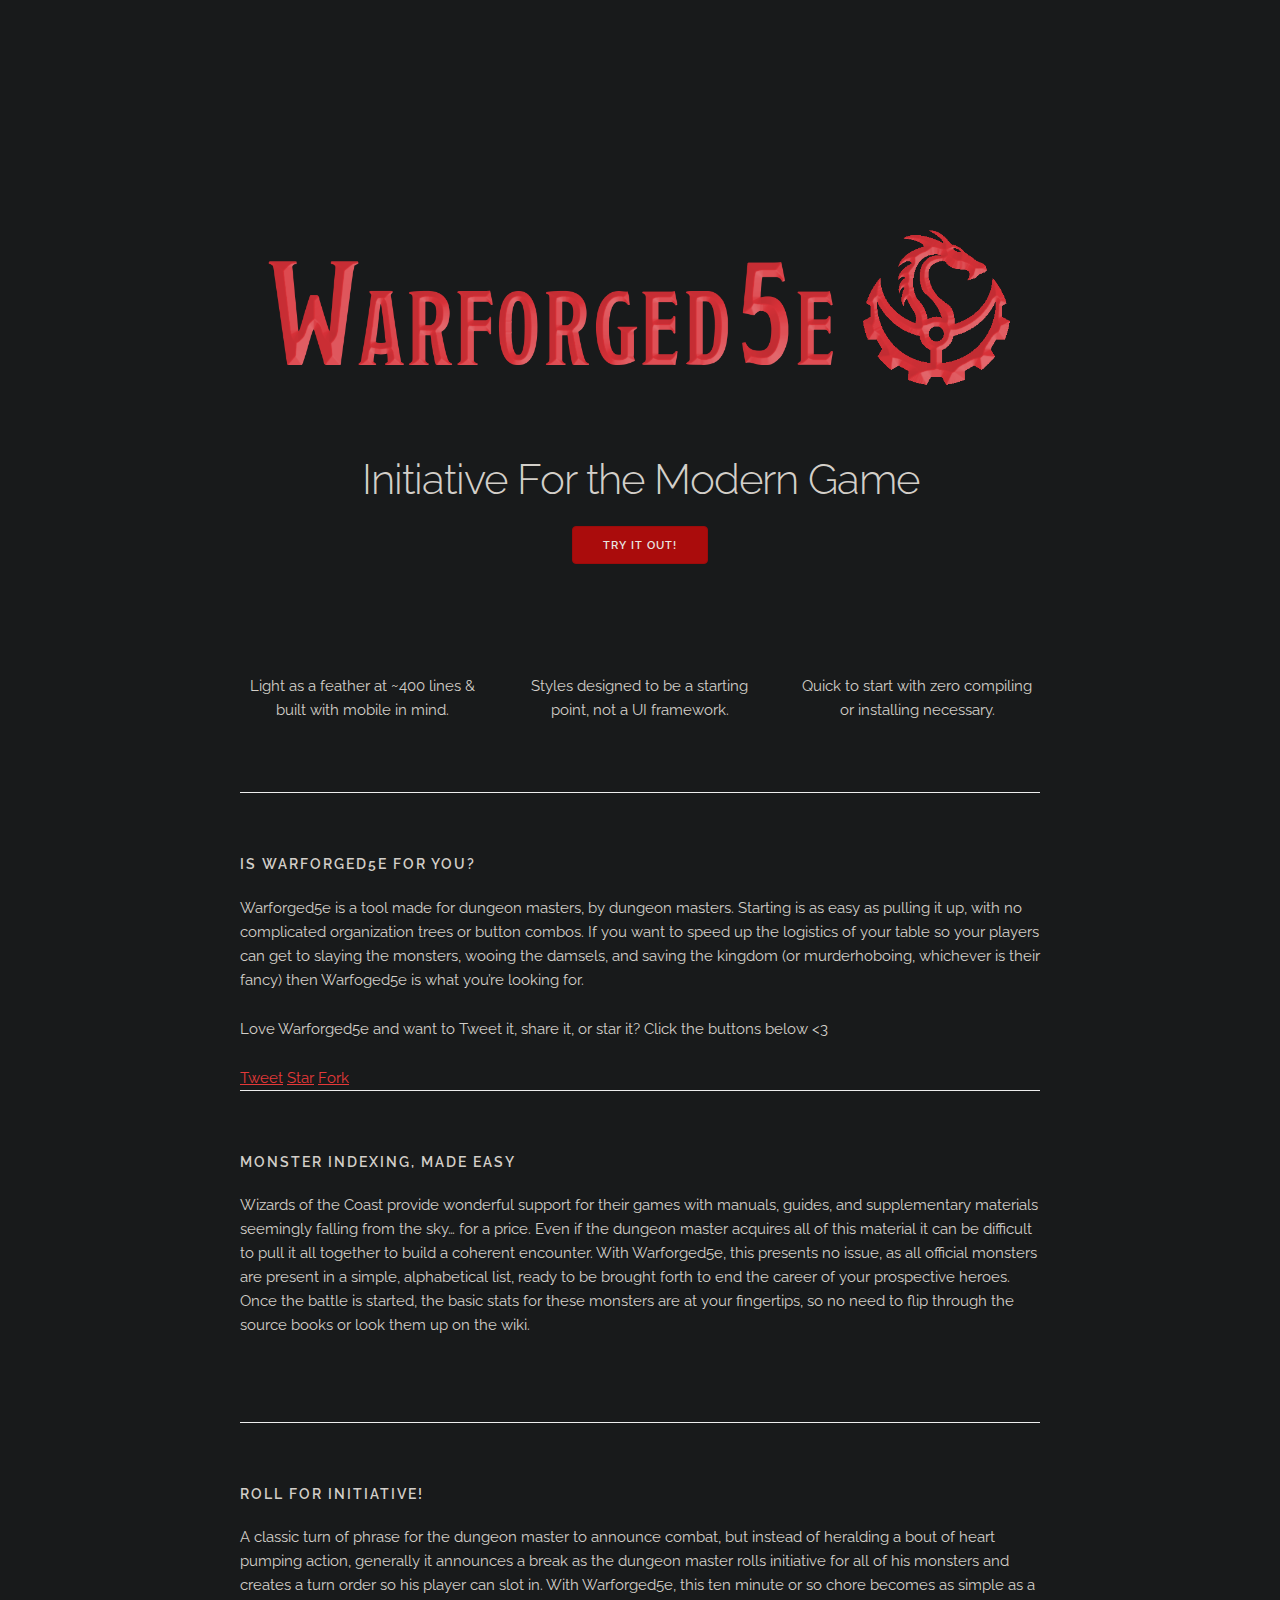
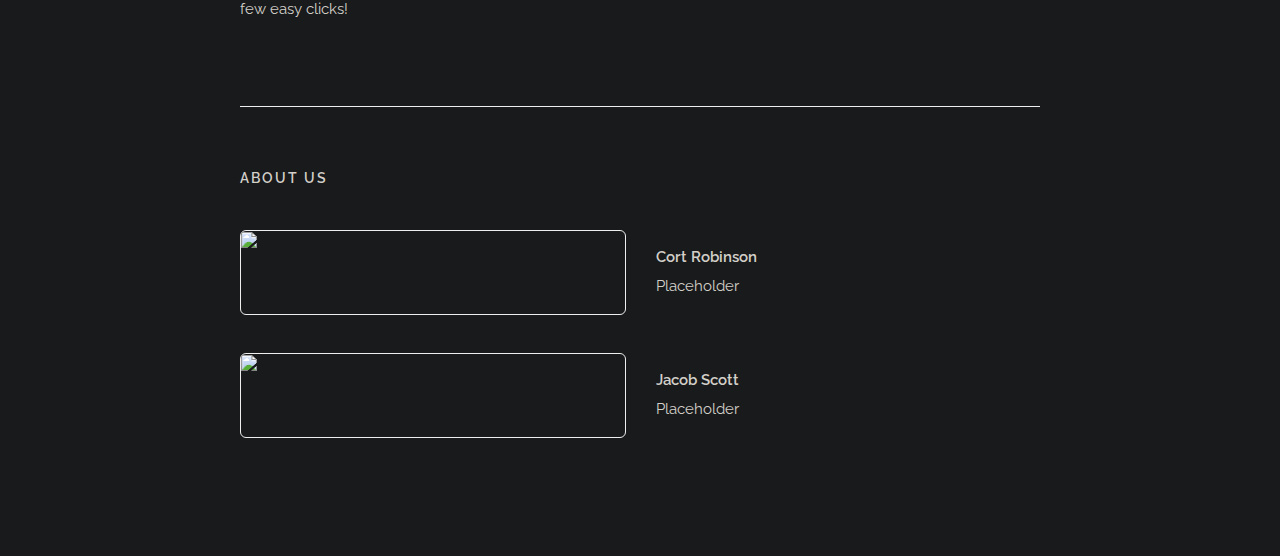
==== about.html @ fbc73dcd "Update about.html" ====
<!DOCTYPE html>
<html lang="en">

<head>

    <!-- Basic Page Needs
  –––––––––––––––––––––––––––––––––––––––––––––––––– -->
    <meta charset="utf-8">
    <title>Warforged5e</title>
    <meta name="description" content="Warforged5e">
    <meta name="author" content="Cort Robinson and Jacob Scott">

    <!-- Mobile Specific Metas
  –––––––––––––––––––––––––––––––––––––––––––––––––– -->
    <meta name="viewport" content="width=device-width, initial-scale=1">

    <!-- FONT
  –––––––––––––––––––––––––––––––––––––––––––––––––– -->
    <link href="//fonts.googleapis.com/css?family=Raleway:400,300,600" rel="stylesheet" type="text/css">

    <!-- CSS
  –––––––––––––––––––––––––––––––––––––––––––––––––– -->
    <link rel="stylesheet" href="assets/css/normalize.css">
    <link rel="stylesheet" href="assets/css/skeleton.css">
    <link rel="stylesheet" href="assets/css/about.css">
    <link rel="stylesheet" href="assets/css/dark-theme.css">
    <link rel="stylesheet" href="assets/css/github-prettify-theme.css">
    <!-- Favicon –––––––––––––––––––––––––––––––––––––––––––––––––– -->
    <link rel="icon" type="image/png" href="assets/images/favicon.png">

</head>

<body class="code-snippets-visible">

    <!-- Primary Page Layout
  –––––––––––––––––––––––––––––––––––––––––––––––––– -->
    <div class="container">
        <section class="header">
            <a href="index.html">
                <img src="assets/images/headerLogo.png" class="u-max-full-width" id="headerLogo" alt="Warforged5e Logo">
            </a>
            <h2 class="title">Initiative For the Modern Game</h2>
            <a class="button button-primary" href="https://warforged5e.com">Try it out!</a>
            <div class="value-props row">
                <div class="four columns value-prop">
                    Light as a feather at ~400 lines &amp; built with mobile in mind.
                </div>
                <div class="four columns value-prop">
                    Styles designed to be a starting point, not a UI framework.
                </div>
                <div class="four columns value-prop">
                    Quick to start with zero compiling or installing necessary.
                </div>
            </div>
        </section>

        <!-- Why use Warforged5e? -->
        <div class="docs-section" id="intro">
            <h6 class="docs-header">Is Warforged5e for you?</h6>
            <p>Warforged5e is a tool made for dungeon masters, by dungeon masters. Starting is as easy as pulling it up,
                with no complicated organization trees or button combos. If you want to speed up the logistics of your
                table so your players can get to slaying the monsters, wooing the damsels, and saving the kingdom (or
                murderhoboing, whichever is their fancy) then Warfoged5e is what you’re looking for.</p>
            <p>Love Warforged5e and want to Tweet it, share it, or star it? Click the buttons below <3</p> <a
                    href="https://twitter.com/share" class="twitter-share-button" data-url="https://warforged5e.com"
                    data-text="Warforged5e - Initiative for the modern game">
                    Tweet</a>
                    <script>
                        ! function (d, s, id) {
                            var js, fjs = d.getElementsByTagName(s)[0],
                                p = /^http:/.test(d.location) ? 'http' : 'https';
                            if (!d.getElementById(id)) {
                                js = d.createElement(s);
                                js.id = id;
                                js.src = p + '://platform.twitter.com/widgets.js';
                                fjs.parentNode.insertBefore(js, fjs);
                            }
                        }(document, 'script', 'twitter-wjs');
                    </script>
                    <a class="github-button" href="https://github.com/cort-robinson/warforged5e"
                        data-color-scheme="no-preference: dark; light: light; dark: dark;"
                        aria-label="Star cort-robinson/warforged5e on GitHub">Star</a>
                    <a class="github-button" href="https://github.com/cort-robinson/warforged5e/fork"
                        data-color-scheme="no-preference: dark; light: light; dark: dark;"
                        aria-label="Fork cort-robinson/warforged5e on GitHub">Fork</a>

                    <div class="docs-section" id="indexing">
                        <h6 class="docs-header">Monster Indexing, Made Easy</h6>
                        <p>Wizards of the Coast provide wonderful support for their games with manuals, guides, and
                            supplementary materials seemingly falling from the sky… for a price. Even if the dungeon
                            master acquires all of this material it can be difficult to pull it all together to build a
                            coherent encounter. With Warforged5e, this presents no issue, as all official monsters are
                            present in a simple, alphabetical list, ready to be brought forth to end the career of your
                            prospective heroes. Once the battle is started, the basic stats for these monsters are at
                            your fingertips, so no need to flip through the source books or look them up on the wiki.
                        </p>
                    </div>

                    <div class="docs-section" id="rollFor">
                        <h6 class="docs-header">Roll For Initiative!</h6>
                        <p>A classic turn of phrase for the dungeon master to announce combat, but instead of heralding
                            a bout of heart pumping action, generally it announces a break as the dungeon master rolls
                            initiative for all of his monsters and creates a turn order so his player can slot in. With
                            Warforged5e, this ten minute or so chore becomes as simple as a few easy clicks!
                        </p>
                    </div>

                    <div class="docs-section" id="aboutUs">
                        <h6 class="docs-header">About Us</h6>
                        <div class="row example">
                            <a class="example-screenshot-wrapper" target="_blank" href="examples/landing">
                                <img src="images/examples/landing.jpg">
                            </a>
                            <div class="one-half offset-by-one-half column">
                                <h6 class="example-header">Cort Robinson</h6>
                                <p class="example-description">Placeholder</p>
                            </div>
                        </div>
                        <div class="row example">
                            <a class="example-screenshot-wrapper" target="_blank" href="examples/landing">
                                <img src="images/examples/landing.jpg">
                            </a>
                            <div class="one-half offset-by-one-half column">
                                <h6 class="example-header">Jacob Scott</h6>
                                <p class="example-description">Placeholder</p>
                            </div>
                        </div>
                    </div>

        </div>
        <!-- End Document
  –––––––––––––––––––––––––––––––––––––––––––––––––– -->
        <script src="https://ajax.googleapis.com/ajax/libs/jquery/3.5.1/jquery.min.js"></script>
        <script src="assets/js/about.js"></script>
        <script async defer src="https://buttons.github.io/buttons.js"></script>
</body>

</html>
---- assets/css/skeleton.css ----
/*
* Skeleton V2.0.4
* Copyright 2014, Dave Gamache
* www.getskeleton.com
* Free to use under the MIT license.
* http://www.opensource.org/licenses/mit-license.php
* 12/29/2014
*/


/* Table of contents
––––––––––––––––––––––––––––––––––––––––––––––––––
- Grid
- Base Styles
- Typography
- Links
- Buttons
- Forms
- Lists
- Code
- Tables
- Spacing
- Utilities
- Clearing
- Media Queries
*/


/* Grid
–––––––––––––––––––––––––––––––––––––––––––––––––– */
.container {
  position: relative;
  width: 100%;
  max-width: 960px;
  margin: 0 auto;
  padding: 0 20px;
  box-sizing: border-box; }
.column,
.columns {
  width: 100%;
  float: left;
  box-sizing: border-box; }


/* For devices smaller than 400px */
@media (max-width: 399px) {
  #monsterStats {
    text-align: center !important;
  }
  
  #searchWrapper {
    text-align: center !important;
  }

  #searchBar {
    display: block;
    margin-left: auto;
    margin-right: auto; }
}

/* For devices larger than 400px */
@media (min-width: 400px) {
  .container {
    width: 85%;
    padding: 0; }

  #stats {
    text-align: center;
  }

  #monsterStats {
    display: inline-block;
    text-align: left !important;
  }
}

/* For devices larger than 550px */
@media (min-width: 550px) {
  .container {
    width: 80%; }
  .column,
  .columns {
    margin-left: 4%; }
  .column:first-child,
  .columns:first-child {
    margin-left: 0; }

  .one.column,
  .one.columns                    { width: 4.66666666667%; }
  .two.columns                    { width: 13.3333333333%; }
  .three.columns                  { width: 22%;            }
  .four.columns                   { width: 30.6666666667%; }
  .five.columns                   { width: 39.3333333333%; }
  .six.columns                    { width: 48%;            }
  .seven.columns                  { width: 56.6666666667%; }
  .eight.columns                  { width: 65.3333333333%; }
  .nine.columns                   { width: 74.0%;          }
  .ten.columns                    { width: 82.6666666667%; }
  .eleven.columns                 { width: 91.3333333333%; }
  .twelve.columns                 { width: 100%; margin-left: 0; }

  .one-third.column               { width: 30.6666666667%; }
  .two-thirds.column              { width: 65.3333333333%; }

  .one-half.column                { width: 48%; }

  /* Offsets */
  .offset-by-one.column,
  .offset-by-one.columns          { margin-left: 8.66666666667%; }
  .offset-by-two.column,
  .offset-by-two.columns          { margin-left: 17.3333333333%; }
  .offset-by-three.column,
  .offset-by-three.columns        { margin-left: 26%;            }
  .offset-by-four.column,
  .offset-by-four.columns         { margin-left: 34.6666666667%; }
  .offset-by-five.column,
  .offset-by-five.columns         { margin-left: 43.3333333333%; }
  .offset-by-six.column,
  .offset-by-six.columns          { margin-left: 52%;            }
  .offset-by-seven.column,
  .offset-by-seven.columns        { margin-left: 60.6666666667%; }
  .offset-by-eight.column,
  .offset-by-eight.columns        { margin-left: 69.3333333333%; }
  .offset-by-nine.column,
  .offset-by-nine.columns         { margin-left: 78.0%;          }
  .offset-by-ten.column,
  .offset-by-ten.columns          { margin-left: 86.6666666667%; }
  .offset-by-eleven.column,
  .offset-by-eleven.columns       { margin-left: 95.3333333333%; }

  .offset-by-one-third.column,
  .offset-by-one-third.columns    { margin-left: 34.6666666667%; }
  .offset-by-two-thirds.column,
  .offset-by-two-thirds.columns   { margin-left: 69.3333333333%; }

  .offset-by-one-half.column,
  .offset-by-one-half.columns     { margin-left: 52%; }

}


/* Base Styles
–––––––––––––––––––––––––––––––––––––––––––––––––– */
/* NOTE
html is set to 62.5% so that all the REM measurements throughout Skeleton
are based on 10px sizing. So basically 1.5rem = 15px :) */
html {
  font-size: 62.5%; }
body {
  font-size: 1.5em; /* currently ems cause chrome bug misinterpreting rems on body element */
  line-height: 1.6;
  font-weight: 400;
  font-family: "Raleway", "HelveticaNeue", "Helvetica Neue", Helvetica, Arial, sans-serif;
  color: #222; }


/* Typography
–––––––––––––––––––––––––––––––––––––––––––––––––– */
h1, h2, h3, h4, h5, h6 {
  margin-top: 0;
  margin-bottom: 2rem;
  font-weight: 300; }
h1 { font-size: 4.0rem; line-height: 1.2;  letter-spacing: -.1rem;}
h2 { font-size: 3.6rem; line-height: 1.25; letter-spacing: -.1rem; }
h3 { font-size: 3.0rem; line-height: 1.3;  letter-spacing: -.1rem; }
h4 { font-size: 2.4rem; line-height: 1.35; letter-spacing: -.08rem; }
h5 { font-size: 1.8rem; line-height: 1.5;  letter-spacing: -.05rem; }
h6 { font-size: 1.5rem; line-height: 1.6;  letter-spacing: 0; }

/* Larger than phablet */
@media (min-width: 550px) {
  h1 { font-size: 5.0rem; }
  h2 { font-size: 4.2rem; }
  h3 { font-size: 3.6rem; }
  h4 { font-size: 3.0rem; }
  h5 { font-size: 2.4rem; }
  h6 { font-size: 1.5rem; }
}

p {
  margin-top: 0; }


/* Links
–––––––––––––––––––––––––––––––––––––––––––––––––– */
a {
  color: #db1e1e; }
a:hover {
  color: #ce0f0f; }


/* Buttons
–––––––––––––––––––––––––––––––––––––––––––––––––– */
.button,
button,
input[type="submit"],
input[type="reset"],
input[type="button"] {
  display: inline-block;
  height: 38px;
  padding: 0 30px;
  color: #555;
  text-align: center;
  font-size: 11px;
  font-weight: 600;
  line-height: 38px;
  letter-spacing: .1rem;
  text-transform: uppercase;
  text-decoration: none;
  white-space: nowrap;
  background-color: transparent;
  border-radius: 4px;
  border: 1px solid #bbb;
  cursor: pointer;
  box-sizing: border-box; }
.button:hover,
button:hover,
input[type="submit"]:hover,
input[type="reset"]:hover,
input[type="button"]:hover,
.button:focus,
button:focus,
input[type="submit"]:focus,
input[type="reset"]:focus,
input[type="button"]:focus {
  color: #333;
  border-color: #888;
  outline: 0; }
.button.button-primary,
button.button-primary,
input[type="submit"].button-primary,
input[type="reset"].button-primary,
input[type="button"].button-primary {
  color: #FFF;
  background-color: #f03333;
  border-color: #f03333; }
.button.button-primary:hover,
button.button-primary:hover,
input[type="submit"].button-primary:hover,
input[type="reset"].button-primary:hover,
input[type="button"].button-primary:hover,
.button.button-primary:focus,
button.button-primary:focus,
input[type="submit"].button-primary:focus,
input[type="reset"].button-primary:focus,
input[type="button"].button-primary:focus {
  color: #FFF;
  background-color: #db1e1e;
  border-color: #db1e1e; }


/* Forms
–––––––––––––––––––––––––––––––––––––––––––––––––– */
input[type="email"],
input[type="number"],
input[type="search"],
input[type="text"],
input[type="tel"],
input[type="url"],
input[type="password"],
textarea,
select {
  height: 38px;
  padding: 6px 10px; /* The 6px vertically centers text on FF, ignored by Webkit */
  background-color: #fff;
  border: 1px solid #D1D1D1;
  border-radius: 4px;
  box-shadow: none;
  box-sizing: border-box; }
/* Removes awkward default styles on some inputs for iOS */
input[type="email"],
input[type="number"],
input[type="search"],
input[type="text"],
input[type="tel"],
input[type="url"],
input[type="password"],
textarea {
  -webkit-appearance: none;
     -moz-appearance: none;
          appearance: none; }
textarea {
  min-height: 65px;
  padding-top: 6px;
  padding-bottom: 6px; }
input[type="email"]:focus,
input[type="number"]:focus,
input[type="search"]:focus,
input[type="text"]:focus,
input[type="tel"]:focus,
input[type="url"]:focus,
input[type="password"]:focus,
textarea:focus,
select:focus {
  border: 1px solid #f03333;
  outline: 0; }
label,
legend {
  display: block;
  margin-bottom: .5rem;
  font-weight: 600; }
fieldset {
  padding: 0;
  border-width: 0; }
input[type="checkbox"],
input[type="radio"] {
  display: inline; }
label > .label-body {
  display: inline-block;
  margin-left: .5rem;
  font-weight: normal; }


/* Lists
–––––––––––––––––––––––––––––––––––––––––––––––––– */
ul {
  list-style: circle inside; }
ol {
  list-style: decimal inside; }
ol, ul {
  padding-left: 0;
  margin-top: 0; }
ul ul,
ul ol,
ol ol,
ol ul {
  margin: 1.5rem 0 1.5rem 3rem;
  font-size: 90%; }
li {
  margin-bottom: 1rem; }


/* Code
–––––––––––––––––––––––––––––––––––––––––––––––––– */
code {
  padding: .2rem .5rem;
  margin: 0 .2rem;
  font-size: 90%;
  white-space: nowrap;
  background: #F1F1F1;
  border: 1px solid #E1E1E1;
  border-radius: 4px; }
pre > code {
  display: block;
  padding: 1rem 1.5rem;
  white-space: pre; }


/* Tables
–––––––––––––––––––––––––––––––––––––––––––––––––– */
th,
td {
  padding: 12px 15px;
  text-align: left;
  border-bottom: 1px solid #E1E1E1; }
th:first-child,
td:first-child {
  padding-left: 0; }
th:last-child,
td:last-child {
  padding-right: 0; }


/* Spacing
–––––––––––––––––––––––––––––––––––––––––––––––––– */
button,
.button {
  margin-bottom: 1rem; }
input,
textarea,
select,
fieldset {
  margin-bottom: 1.5rem; }
pre,
blockquote,
dl,
figure,
table,
p,
ul,
ol,
form {
  margin-bottom: 2.5rem; }


/* Utilities
–––––––––––––––––––––––––––––––––––––––––––––––––– */
.u-full-width {
  width: 100%;
  box-sizing: border-box; }
.u-max-full-width {
  max-width: 100%;
  box-sizing: border-box; }
.u-pull-right {
  float: right; }
.u-pull-left {
  float: left; }
.u-center-block {
  display: block;
  margin-left: auto;
  margin-right: auto; }
.u-text-center {
  text-align: center !important; }


/* Misc
–––––––––––––––––––––––––––––––––––––––––––––––––– */
hr {
  margin-top: 3rem;
  margin-bottom: 3.5rem;
  border-width: 0;
  border-top: 1px solid #E1E1E1; }


/* Clearing
–––––––––––––––––––––––––––––––––––––––––––––––––– */

/* Self Clearing Goodness */
.container:after,
.row:after,
.u-cf {
  content: "";
  display: table;
  clear: both; }


/* Media Queries
–––––––––––––––––––––––––––––––––––––––––––––––––– */
/*
Note: The best way to structure the use of media queries is to create the queries
near the relevant code. For example, if you wanted to change the styles for buttons
on small devices, paste the mobile query code up in the buttons section and style it
there.
*/


/* Larger than mobile */
@media (min-width: 400px) {}

/* Larger than phablet (also point when grid becomes active) */
@media (min-width: 550px) {}

/* Larger than tablet */
@media (min-width: 750px) {}

/* Larger than desktop */
@media (min-width: 1000px) {}

/* Larger than Desktop HD */
@media (min-width: 1200px) {}
---- assets/css/about.css ----
.container {
    max-width: 800px; }
  .header {
    margin-top: 6rem;
    text-align: center; }
  .value-prop {
    margin-top: 1rem; }
  .value-props {
    margin-top: 4rem;
    margin-bottom: 4rem; }
  .docs-header {
    text-transform: uppercase;
    font-size: 1.4rem;
    letter-spacing: .2rem;
    font-weight: 600; }
  .docs-section {
    border-top: 1px solid #eee;
    padding: 4rem 0;
    margin-bottom: 0;}
  .value-img {
    display: block;
    text-align: center;
    margin: 2.5rem auto 0; }
  .example-grid .column,
  .example-grid .columns {
    background: #EEE;
    text-align: center;
    border-radius: 4px;
    font-size: 1rem;
    text-transform: uppercase;
    height: 30px;
    line-height: 30px;
    margin-bottom: .75rem;
    font-weight: 600;
    letter-spacing: .1rem; }
  .docs-example .row,
  .docs-example.row,
  .docs-example form {
    margin-bottom: 0; }
  .docs-example h1,
  .docs-example h2,
  .docs-example h3,
  .docs-example h4,
  .docs-example h5,
  .docs-example h6 {
    margin-bottom: 1rem; }
  .heading-font-size {
    font-size: 1.2rem;
    color: #999;
    letter-spacing: normal; }
  .code-example {
    margin-top: 1.5rem;
    margin-bottom: 0; }
  .code-example-body {
    white-space: pre;
    word-wrap: break-word }
  .example {
    position: relative; 
    margin-top: 4rem; }
  .example-header {
    font-weight: 600;
    margin-top: 1.5rem;
    margin-bottom: .5rem; }
  .example-description {
    margin-bottom: 1.5rem; }
  .example-screenshot-wrapper {
    display: block;
    position: relative;
    overflow: hidden;
    border-radius: 6px;
    border: 1px solid #eee;
    height: 250px; }
  .example-screenshot {
    width: 100%;
    height: auto; }
  .example-screenshot.coming-soon {
    width: auto;
    position: absolute;
    background: #eee;
    top: 5px;
    right: 5px;
    bottom: 5px;
    left: 5px; }
  .navbar {
    display: none; }
  
  /* Larger than phone */
  @media (min-width: 550px) {
    .header {
      margin-top: 18rem; }
    .value-props {
      margin-top: 9rem;
      margin-bottom: 7rem; }
    .value-img {
      margin-bottom: 1rem; }
    .example-grid .column,
    .example-grid .columns {
      margin-bottom: 1.5rem; }
    .docs-section {
      padding: 6rem 0; }
    .example-send-yourself-copy {
      float: right;
      margin-top: 12px; }
    .example-screenshot-wrapper {
      position: absolute;
      width: 48%;
      height: 100%;
      left: 0;
      max-height: none; }
  }
  
  /* Larger than tablet */
  @media (min-width: 750px) {
    /* Navbar */
    .navbar + .docs-section {
      border-top-width: 0; }
    .navbar,
    .navbar-spacer {
      display: block;
      width: 100%;
      height: 6.5rem;
      background: #fff;
      z-index: 99;
      border-top: 1px solid #eee;
      border-bottom: 1px solid #eee; }
    .navbar-spacer {
      display: none; }
    .navbar > .container {
      width: 100%; }
    .navbar-list {
      list-style: none;
      margin-bottom: 0; }
    .navbar-item {
      position: relative;
      float: left;
      margin-bottom: 0; }
    .navbar-link {
      text-transform: uppercase;
      font-size: 11px;
      font-weight: 600;
      letter-spacing: .2rem;
      margin-right: 35px;
      text-decoration: none;
      line-height: 6.5rem;
      color: #222; }
    .navbar-link.active {
      color: #33C3F0; }
    .has-docked-nav .navbar {
      position: fixed;
      top: 0;
      left: 0; }
    .has-docked-nav .navbar-spacer {
      display: block; }
    /* Re-overiding the width 100% declaration to match size of % based container */
    .has-docked-nav .navbar > .container {
      width: 80%; }
  
    /* Popover */
    .popover.open {
      display: block;
    }
    .popover {
      display: none;
      position: absolute;
      top: 0;
      left: 0;
      background: #fff;
      border: 1px solid #eee;
      border-radius: 4px;
      top: 92%;
      left: -50%;
      -webkit-filter: drop-shadow(0 0 6px rgba(0,0,0,.1));
         -moz-filter: drop-shadow(0 0 6px rgba(0,0,0,.1));
              filter: drop-shadow(0 0 6px rgba(0,0,0,.1)); }
    .popover-item:first-child .popover-link:after, 
    .popover-item:first-child .popover-link:before {
      bottom: 100%;
      left: 50%;
      border: solid transparent;
      content: " ";
      height: 0;
      width: 0;
      position: absolute;
      pointer-events: none; }
    .popover-item:first-child .popover-link:after {
      border-color: rgba(255, 255, 255, 0);
      border-bottom-color: #fff;
      border-width: 10px;
      margin-left: -10px; }
    .popover-item:first-child .popover-link:before {
      border-color: rgba(238, 238, 238, 0);
      border-bottom-color: #eee;
      border-width: 11px;
      margin-left: -11px; }
    .popover-list {
      padding: 0;
      margin: 0;
      list-style: none; }
    .popover-item {
      padding: 0;
      margin: 0; }
    .popover-link {
      position: relative;
      color: #222;
      display: block;
      padding: 8px 20px;
      border-bottom: 1px solid #eee;
      text-decoration: none;
      text-transform: uppercase;
      font-size: 1.0rem;
      font-weight: 600;
      text-align: center;
      letter-spacing: .1rem; }
    .popover-item:first-child .popover-link {
      border-radius: 4px 4px 0 0; }
    .popover-item:last-child .popover-link {
      border-radius: 0 0 4px 4px;
      border-bottom-width: 0; }
    .popover-link:hover {
      color: #fff;
      background: #33C3F0; }
    .popover-link:hover,
    .popover-item:first-child .popover-link:hover:after {
      border-bottom-color: #33C3F0; }
  }
---- assets/css/dark-theme.css ----
html {
    background-color: #181a1b !important;
}

html,
body,
input,
textarea,
select,
button {
    background-color: #181a1b;
}

html,
body,
input,
textarea,
select,
button {
    border-color: #736b5e;
    color: #e8e6e3;
}

a {
    color: #3391ff;
}

table {
    border-color: #545b5e;
}

::placeholder {
    color: #b2aba1;
}

input:-webkit-autofill,
textarea:-webkit-autofill,
select:-webkit-autofill {
    background-color: #555b00 !important;
    color: #e8e6e3 !important;
}

::-webkit-scrollbar {
    background-color: #202324;
    color: #aba499;
}

::-webkit-scrollbar-thumb {
    background-color: #454a4d;
}

::-webkit-scrollbar-thumb:hover {
    background-color: #575e62;
}

::-webkit-scrollbar-thumb:active {
    background-color: #484e51;
}

::-webkit-scrollbar-corner {
    background-color: #181a1b;
}

::selection {
    background-color: #f03333 !important;
    color: #e8e6e3 !important;
}

::-moz-selection {
    background-color: #f03333 !important;
    color: #e8e6e3 !important;
}

/* Invert Style */
.jfk-bubble.gtx-bubble,
.captcheck_answer_label>input+img,
span#closed_text>img[src^="https://www.gstatic.com/images/branding/googlelogo"],
span[data-href^="https://www.hcaptcha.com/"]>#icon,
embed[type="application/pdf"] {
    filter: invert(100%) hue-rotate(180deg) contrast(90%) !important;
}

/* Variables Style */
:root {
    --darkreader-neutral-background: #131516;
    --darkreader-neutral-text: #d8d4cf;
    --darkreader-selection-background: #f03333;
    --darkreader-selection-text: #e8e6e3;
}

/* Modified CSS */
a {
    background-color: transparent;
}

a:active,
a:hover {
    outline-color: initial;
}

abbr[title] {
    border-bottom-color: initial;
}

mark {
    background-image: initial;
    background-color: rgb(204, 204, 0);
    color: rgb(232, 230, 227);
}

img {
    border-color: initial;
}

button,
input,
optgroup,
select,
textarea {
    color: inherit;
}

fieldset {
    border-color: rgb(66, 71, 74);
}

legend {
    border-color: initial;
}

body {
    color: rgb(211, 207, 201);
}

a {
    color: rgb(228, 57, 57);
}

a:hover {
    color: rgb(241, 63, 63);
}

.button,
button,
input[type="submit"],
input[type="reset"],
input[type="button"] {
    color: rgb(178, 172, 162);
    text-decoration-color: initial;
    background-color: transparent;
    border-color: rgb(67, 73, 76);
}

.button:hover,
button:hover,
input[type="submit"]:hover,
input[type="reset"]:hover,
input[type="button"]:hover,
.button:focus,
button:focus,
input[type="submit"]:focus,
input[type="reset"]:focus,
input[type="button"]:focus {
    color: rgb(200, 195, 188);
    border-color: rgb(82, 88, 92);
    outline-color: initial;
}

.button.button-primary,
button.button-primary,
input[type="submit"].button-primary,
input[type="reset"].button-primary,
input[type="button"].button-primary {
    color: rgb(232, 230, 227);
    background-color: rgb(170, 12, 12);
    border-color: rgb(156, 11, 11);
}

.button.button-primary:hover,
button.button-primary:hover,
input[type="submit"].button-primary:hover,
input[type="reset"].button-primary:hover,
input[type="button"].button-primary:hover,
.button.button-primary:focus,
button.button-primary:focus,
input[type="submit"].button-primary:focus,
input[type="reset"].button-primary:focus,
input[type="button"].button-primary:focus {
    color: rgb(232, 230, 227);
    background-color: rgb(175, 24, 24);
    border-color: rgb(159, 22, 22);
}

input[type="email"],
input[type="number"],
input[type="search"],
input[type="text"],
input[type="tel"],
input[type="url"],
input[type="password"],
textarea,
select {
    background-color: rgb(24, 26, 27);
    border-color: rgb(61, 66, 69);
    box-shadow: none;
}

input[type="email"]:focus,
input[type="number"]:focus,
input[type="search"]:focus,
input[type="text"]:focus,
input[type="tel"]:focus,
input[type="url"]:focus,
input[type="password"]:focus,
textarea:focus,
select:focus {
    border-color: rgb(156, 11, 11);
    outline-color: initial;
}

ul {
    list-style-image: initial;
}

ol {
    list-style-image: initial;
}

code {
    background-image: initial;
    background-color: rgb(32, 35, 36);
    border-color: rgb(56, 61, 64);
}

th,
td {
    border-bottom-color: rgb(56, 61, 64);
}

hr {
    border-top-color: rgb(56, 61, 64);
}

.navBar {
    background-color: rgb(176, 16, 48);
}

.navBar a {
    text-decoration-color: initial;
}

/* Override Style */
.vimvixen-hint {
    background-color: #7b5300 !important;
    border-color: #d8b013 !important;
    color: #f3e8c8 !important;
}

::placeholder {
    opacity: 0.5 !important;
}

a[href="https://coinmarketcap.com/"]>svg[width="94"][height="16"]>path {
    fill: var(--darkreader-neutral-text) !important;
}
---- assets/css/github-prettify-theme.css ----
/* GitHub Theme */
.prettyprint {
    background: #fff;
    font-family: Menlo, 'Bitstream Vera Sans Mono', 'DejaVu Sans Mono', Monaco, Consolas, monospace;
    font-size: 1.2rem;
    padding: 2.5rem 3rem;
    -webkit-font-smoothing: antialiased;
}

.pln {
    color: #333333;
}

@media screen {
    .str {
        color: #dd1144;
    }

    .kwd {
        color: #333333;
    }

    .com {
        color: #999988;
    }

    .typ {
        color: #445588;
    }

    .lit {
        color: #445588;
    }

    .pun {
        color: #333333;
    }

    .opn {
        color: #333333;
    }

    .clo {
        color: #333333;
    }

    .tag {
        color: navy;
    }

    .atn {
        color: teal;
    }

    .atv {
        color: #dd1144;
    }

    .dec {
        color: #333333;
    }

    .var {
        color: teal;
    }

    .fun {
        color: #990000;
    }
}

@media print {
    .str {
        color: #006600;
    }

    .kwd {
        color: #006;
        font-weight: bold;
    }

    .com {
        color: #600;
        font-style: italic;
    }

    .typ {
        color: #404;
        font-weight: bold;
    }

    .lit {
        color: #004444;
    }

    .pun,
    .opn,
    .clo {
        color: #444400;
    }

    .tag {
        color: #006;
        font-weight: bold;
    }

    .atn {
        color: #440044;
    }

    .atv {
        color: #006600;
    }
}

/* Specify class=linenums on a pre to get line numbering */
ol.linenums {
    margin-top: 0;
    margin-bottom: 0;
}

.prettyprint li {
    margin-bottom: .3rem;
}
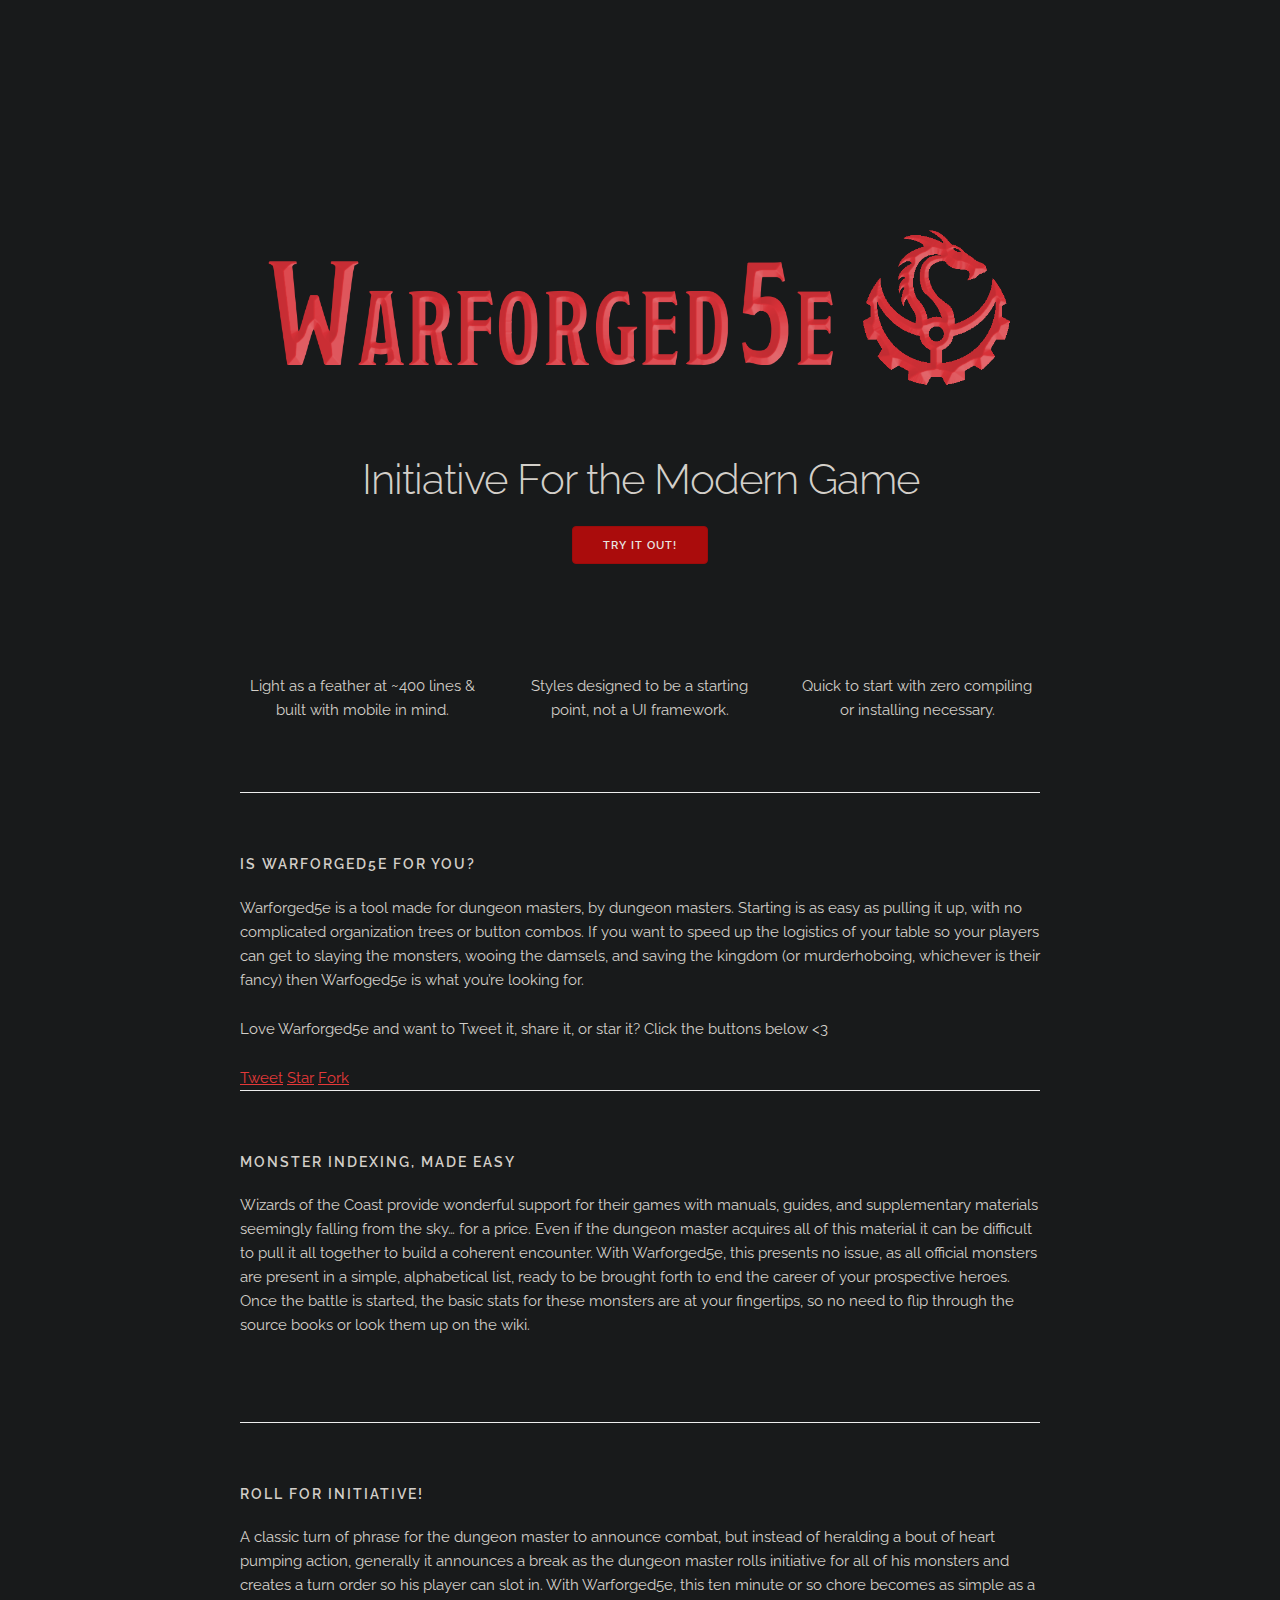
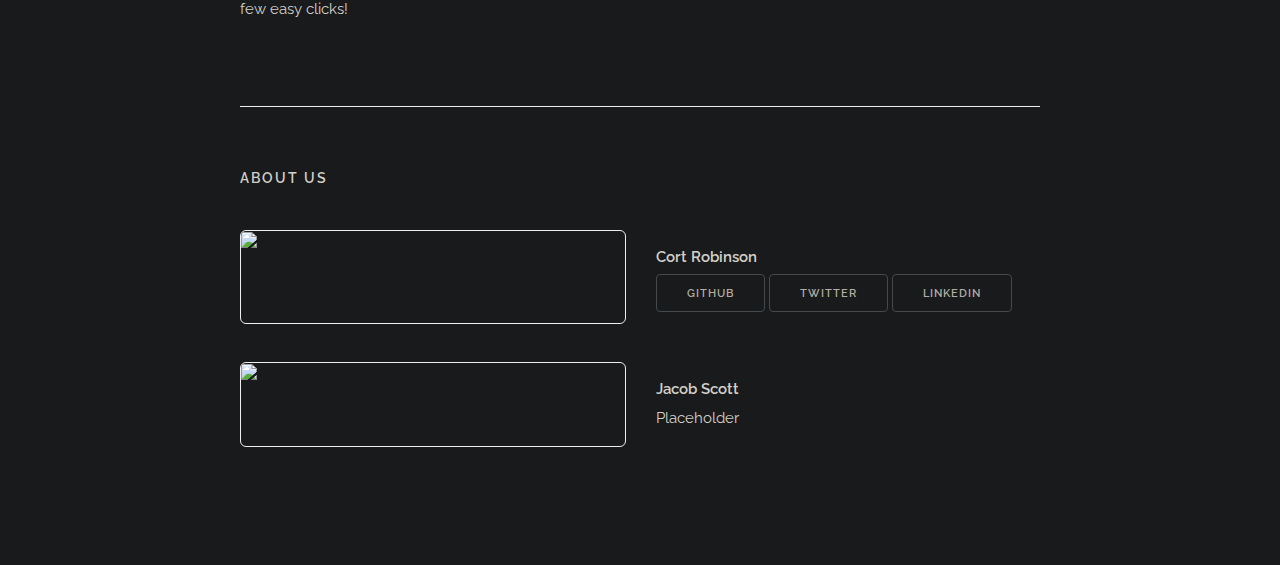
==== commit c51ced0c: "Update about.html" ====
--- a/about.html
+++ b/about.html
@@ -113,7 +113,9 @@
                             </a>
                             <div class="one-half offset-by-one-half column">
                                 <h6 class="example-header">Cort Robinson</h6>
-                                <p class="example-description">Placeholder</p>
+                                <a href="https://github.com/cort-robinson" class="example-description"><button>Github</button></a>
+                                <a href="https://twitter.com/cort_robinson" class="example-description"><button>Twitter</button></a>
+                                <a href="https://www.linkedin.com/in/cort-robinson-4201b41a9/" class="example-description"><button>LinkedIn</button></a>
                             </div>
                         </div>
                         <div class="row example">
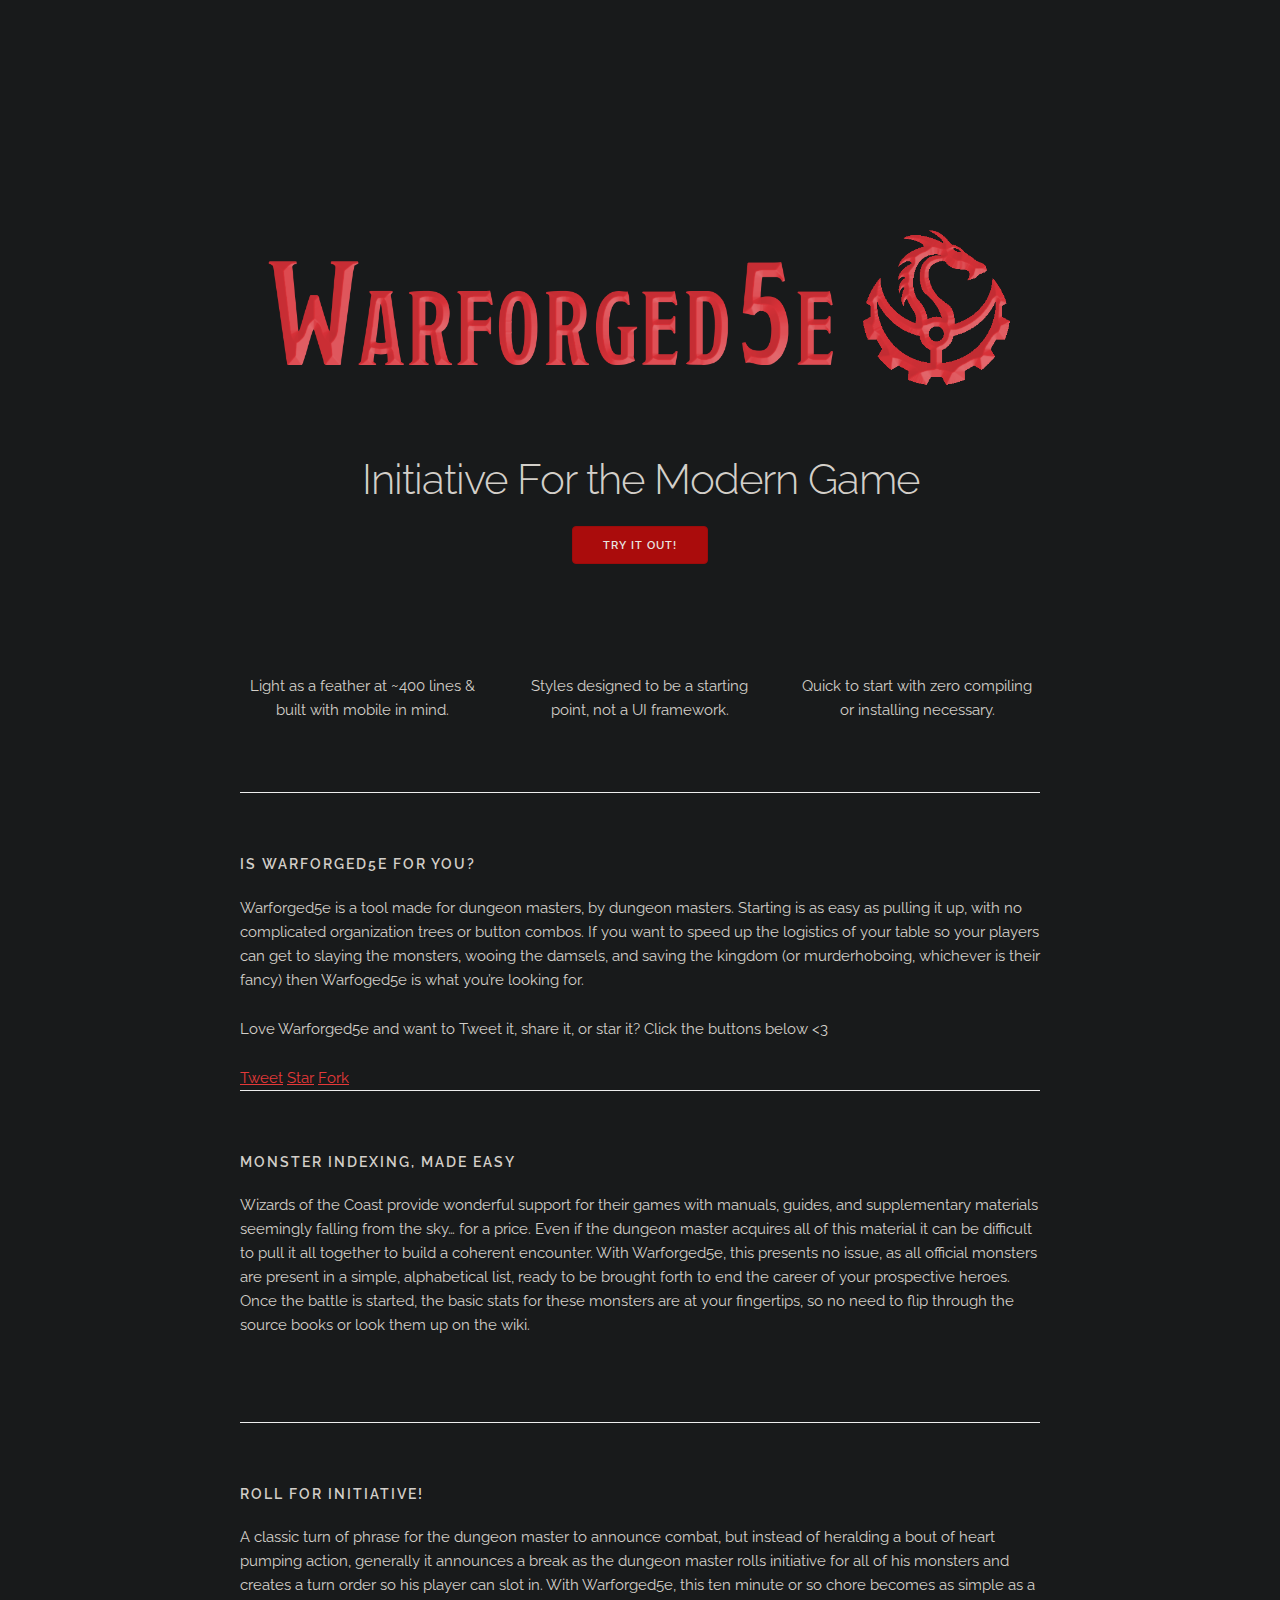
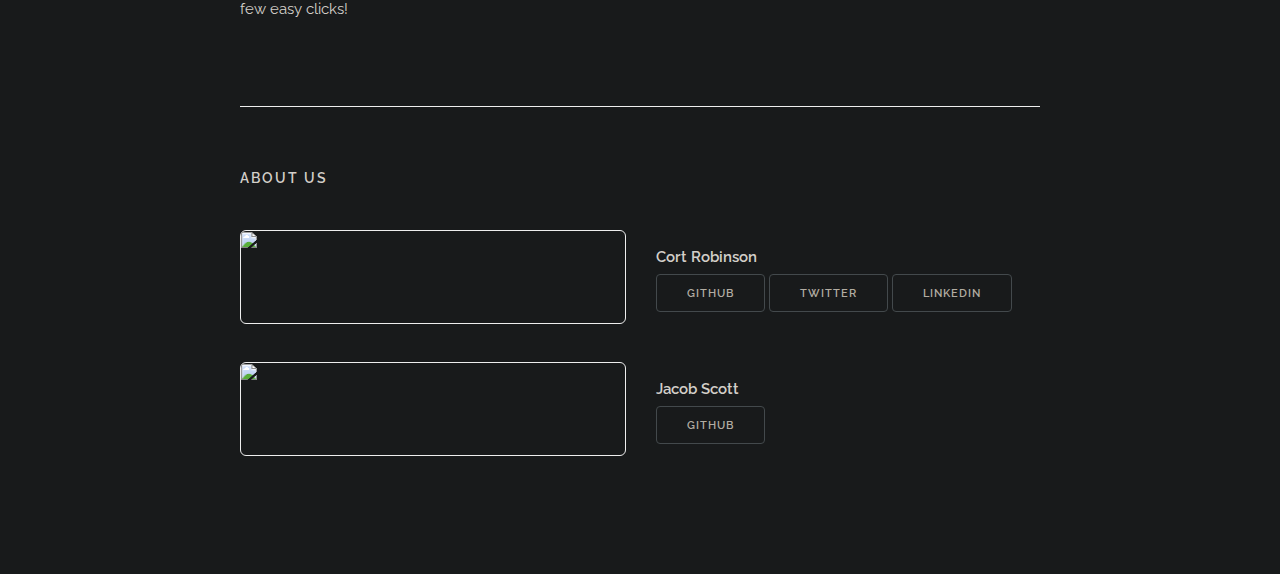
==== commit 07ed1573: "Update about.html" ====
--- a/about.html
+++ b/about.html
@@ -124,7 +124,7 @@
                             </a>
                             <div class="one-half offset-by-one-half column">
                                 <h6 class="example-header">Jacob Scott</h6>
-                                <p class="example-description">Placeholder</p>
+                                <a href="https://github.com/jhs1790" class="example-description"><button>Github</button></a>
                             </div>
                         </div>
                     </div>
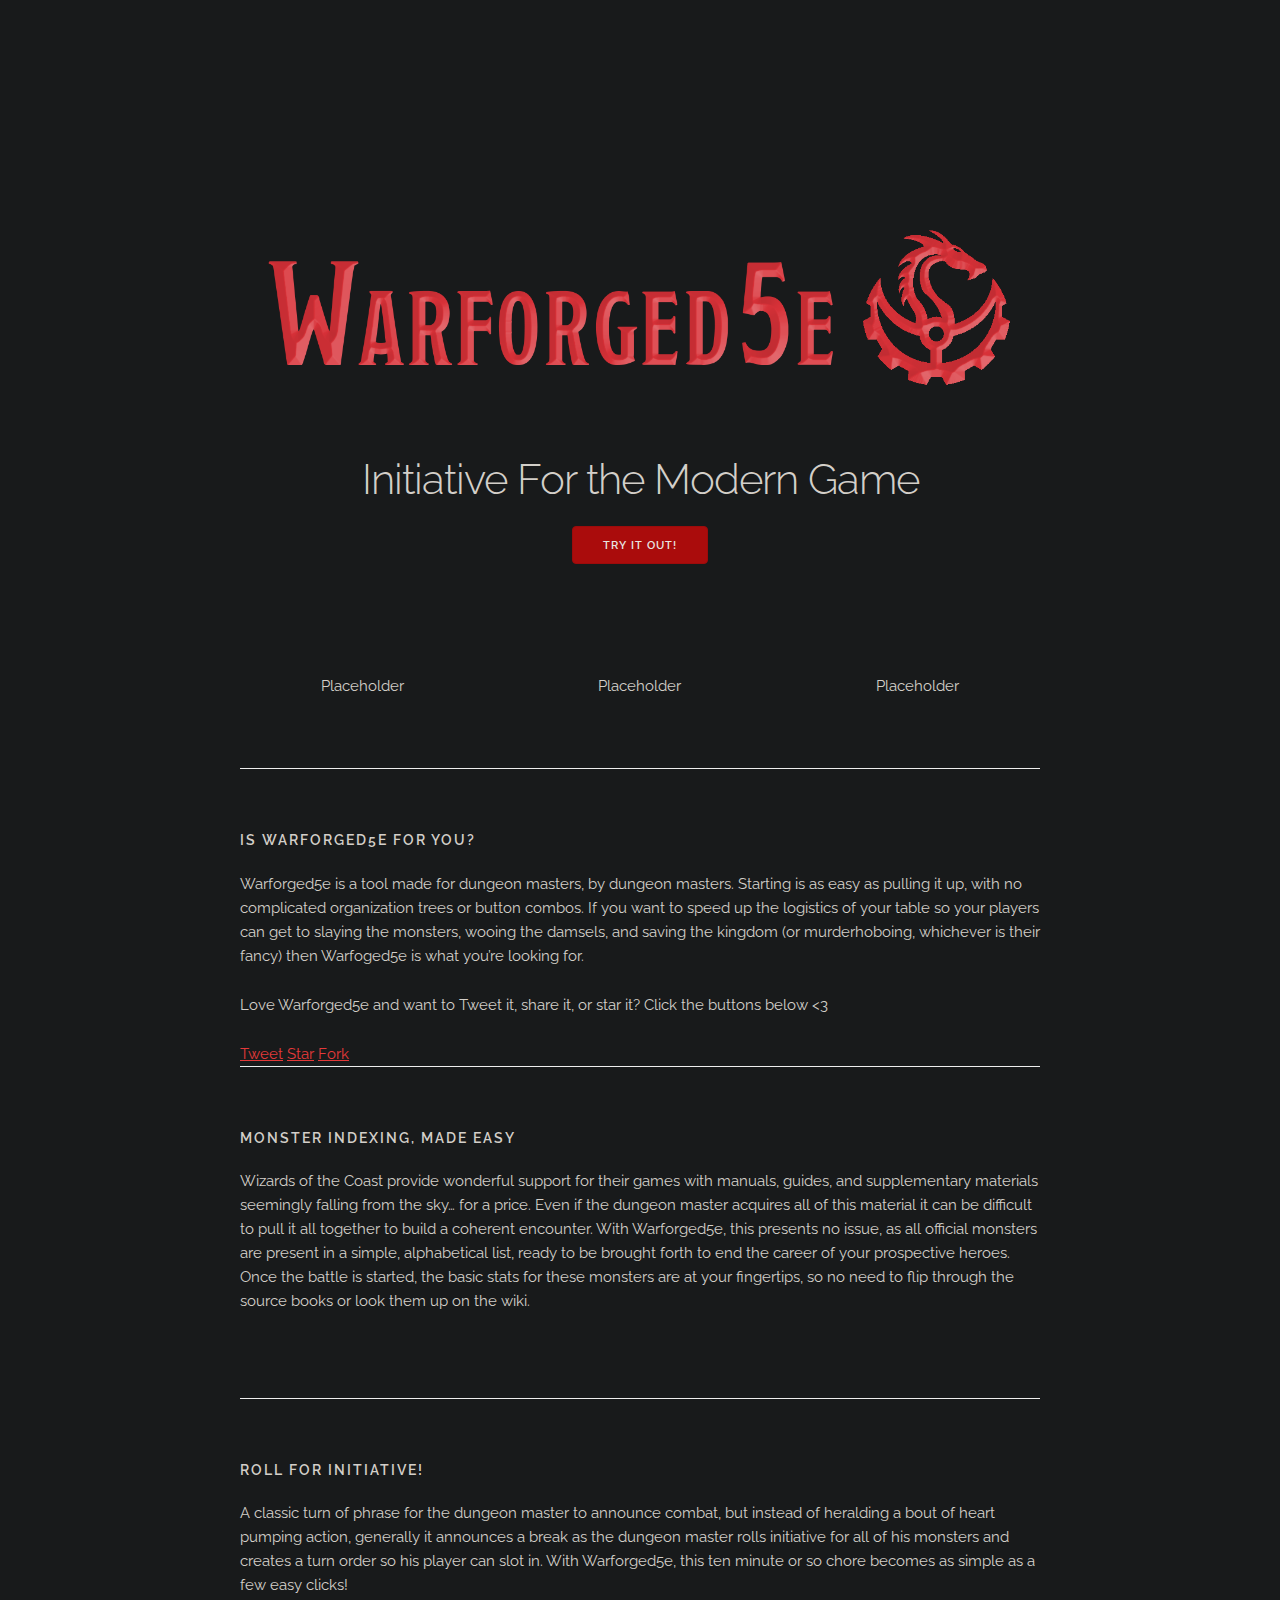
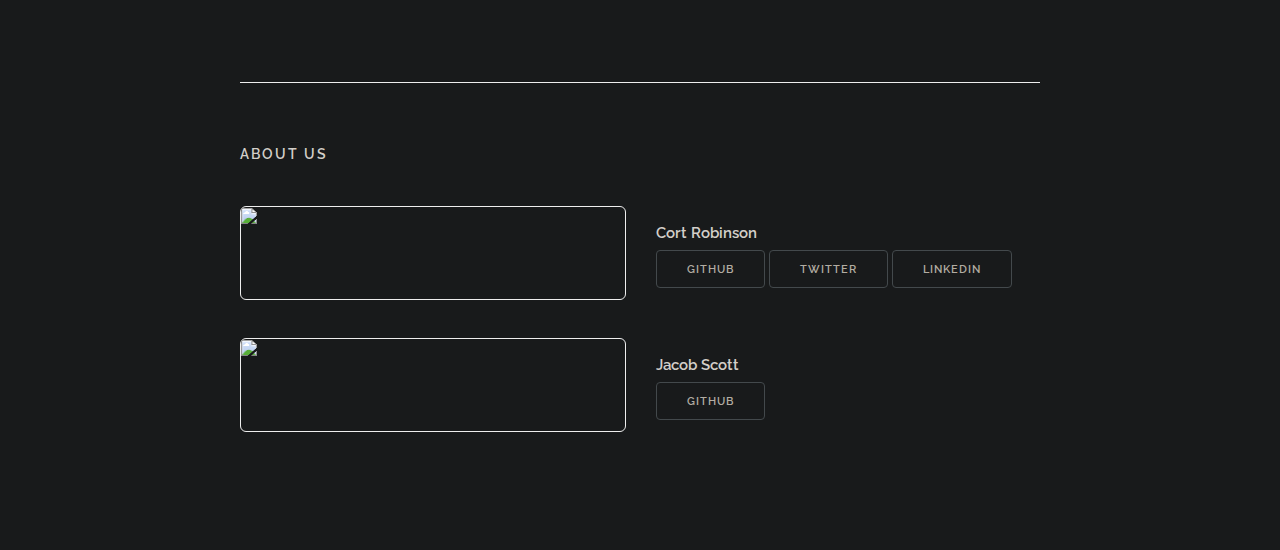
==== commit 24cb008f: "Update about.html" ====
--- a/about.html
+++ b/about.html
@@ -43,13 +43,13 @@
             <a class="button button-primary" href="https://warforged5e.com">Try it out!</a>
             <div class="value-props row">
                 <div class="four columns value-prop">
-                    Light as a feather at ~400 lines &amp; built with mobile in mind.
+                    Placeholder
                 </div>
                 <div class="four columns value-prop">
-                    Styles designed to be a starting point, not a UI framework.
+                    Placeholder
                 </div>
                 <div class="four columns value-prop">
-                    Quick to start with zero compiling or installing necessary.
+                    Placeholder
                 </div>
             </div>
         </section>
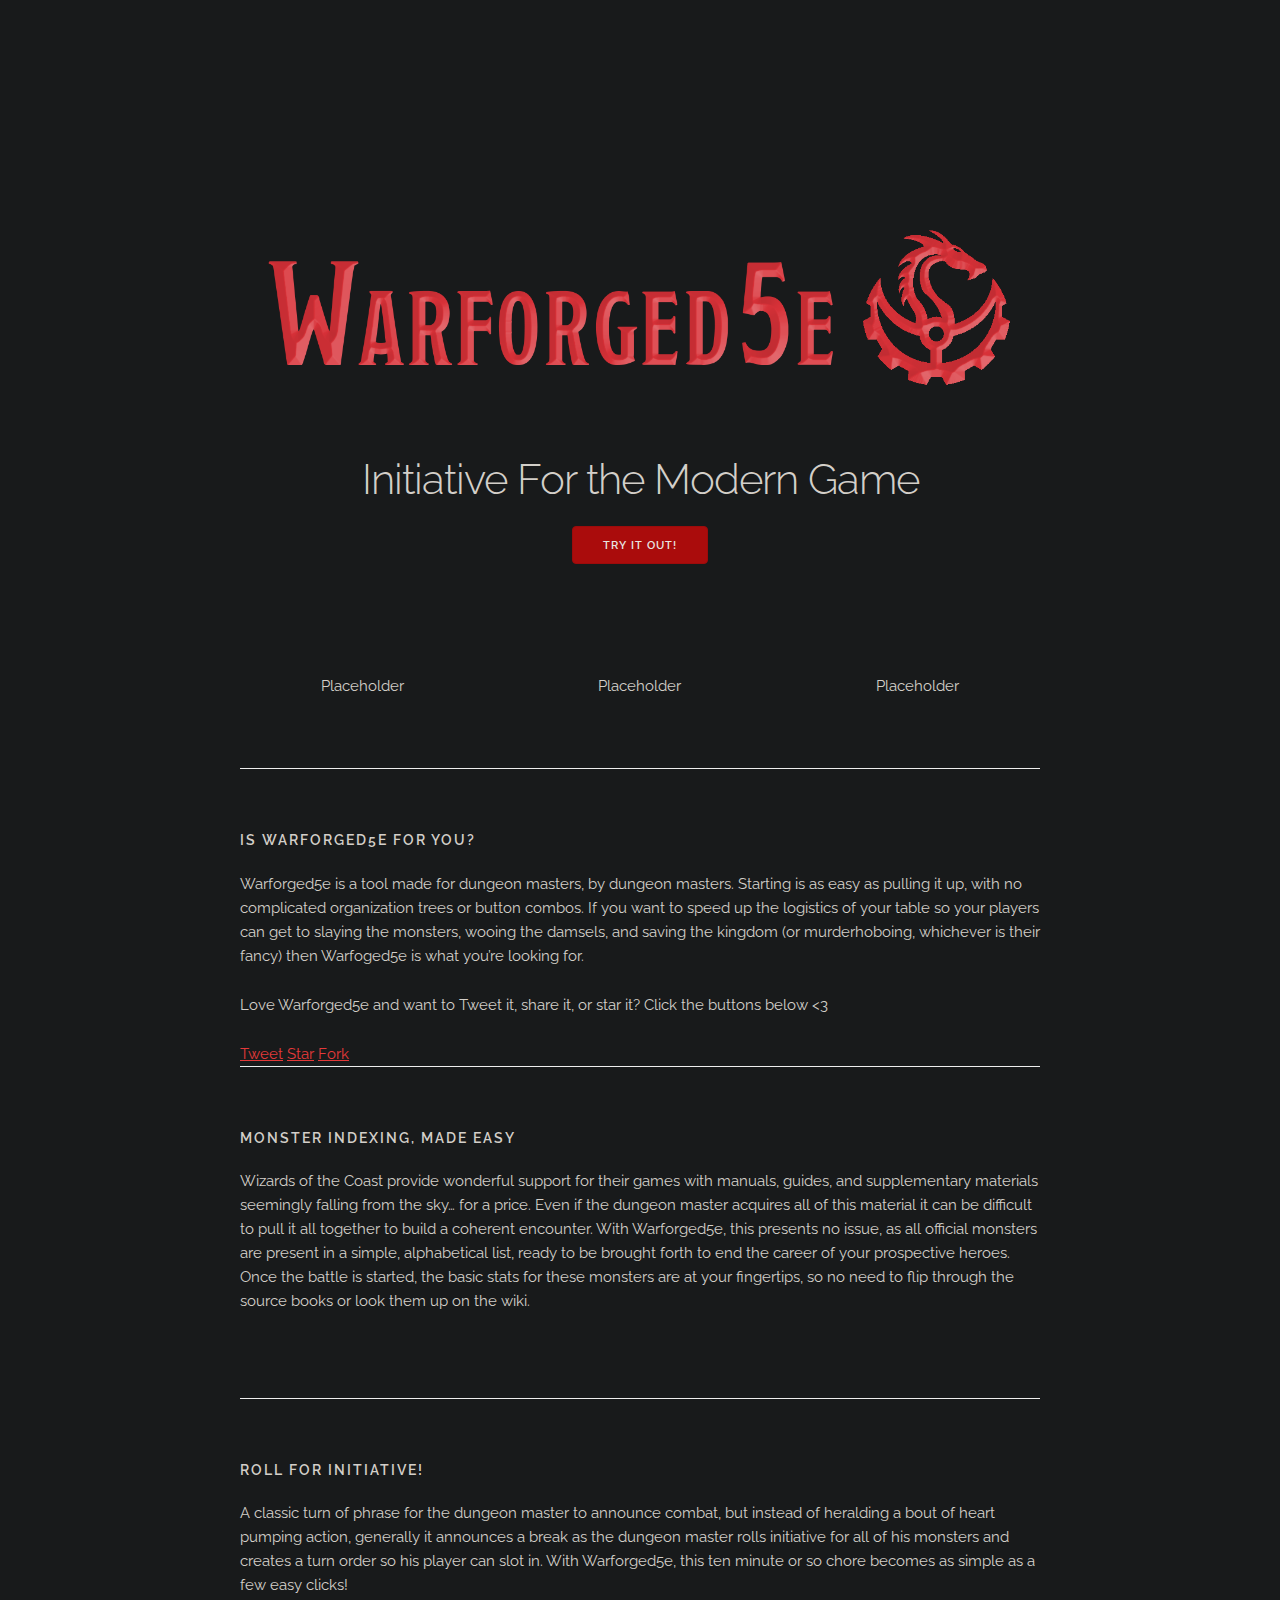
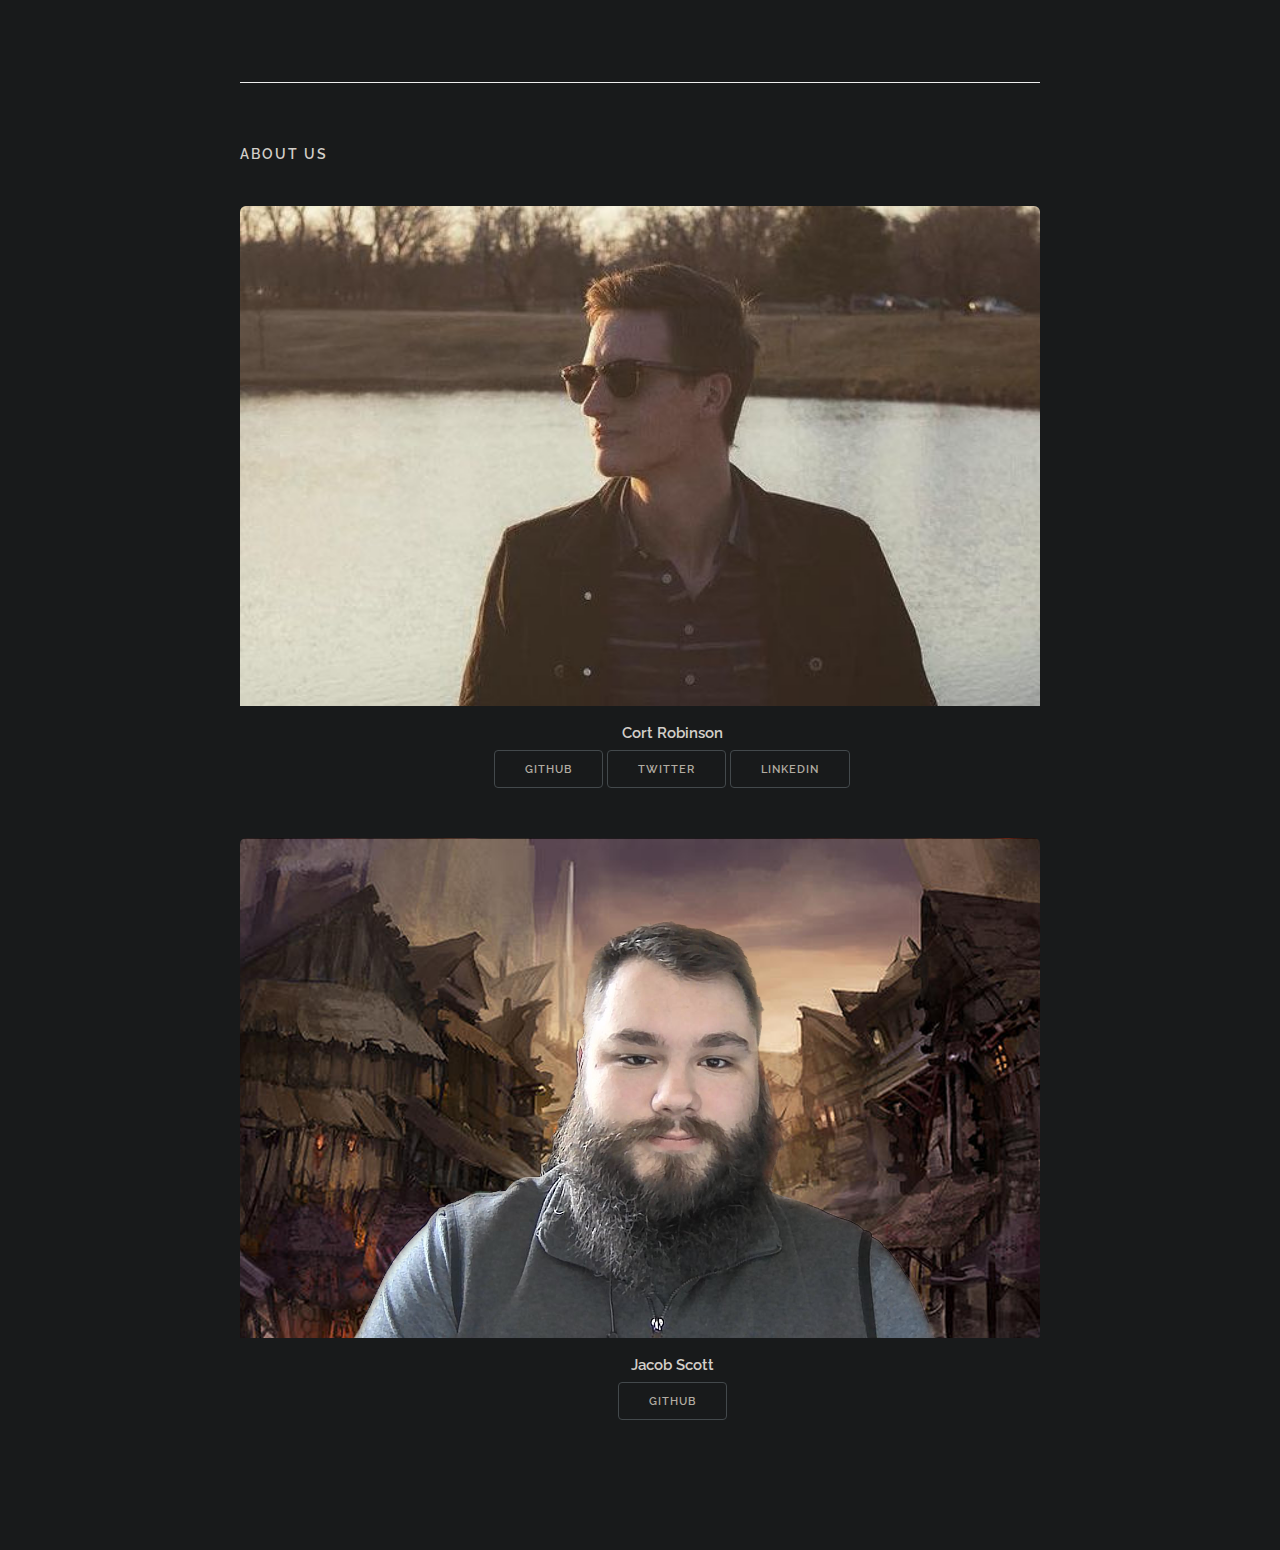
==== commit f7ddb365: "Update about us section" ====
--- a/about.html
+++ b/about.html
@@ -108,23 +108,27 @@
                     <div class="docs-section" id="aboutUs">
                         <h6 class="docs-header">About Us</h6>
                         <div class="row example">
-                            <a class="example-screenshot-wrapper" target="_blank" href="examples/landing">
-                                <img src="images/examples/landing.jpg">
+                            <a class="example-screenshot-wrapper" target="_blank" href="https://github.com/cort-robinson">
+                                <img class="example-screenshot" src="assets/images/CortRobinson.jpg">
                             </a>
-                            <div class="one-half offset-by-one-half column">
+                            <div class="column u-text-center">
                                 <h6 class="example-header">Cort Robinson</h6>
-                                <a href="https://github.com/cort-robinson" class="example-description"><button>Github</button></a>
-                                <a href="https://twitter.com/cort_robinson" class="example-description"><button>Twitter</button></a>
-                                <a href="https://www.linkedin.com/in/cort-robinson-4201b41a9/" class="example-description"><button>LinkedIn</button></a>
+                                <a href="https://github.com/cort-robinson"
+                                    class="example-description"><button>Github</button></a>
+                                <a href="https://twitter.com/cort_robinson"
+                                    class="example-description"><button>Twitter</button></a>
+                                <a href="https://www.linkedin.com/in/cort-robinson-4201b41a9/"
+                                    class="example-description"><button>LinkedIn</button></a>
                             </div>
                         </div>
                         <div class="row example">
-                            <a class="example-screenshot-wrapper" target="_blank" href="examples/landing">
-                                <img src="images/examples/landing.jpg">
+                            <a class="example-screenshot-wrapper" target="_blank" href="https://github.com/jhs1790">
+                                <img class="example-screenshot" src="assets/images/JacobScott.png" alt="Jacob Scott">
                             </a>
-                            <div class="one-half offset-by-one-half column">
+                            <div class="column u-text-center">
                                 <h6 class="example-header">Jacob Scott</h6>
-                                <a href="https://github.com/jhs1790" class="example-description"><button>Github</button></a>
+                                <a href="https://github.com/jhs1790"
+                                    class="example-description"><button>Github</button></a>
                             </div>
                         </div>
                     </div>
--- a/assets/css/about.css
+++ b/assets/css/about.css
@@ -1,225 +1,221 @@
 .container {
-    max-width: 800px; }
+  max-width: 800px; }
+.header {
+  margin-top: 6rem;
+  text-align: center; }
+.value-prop {
+  margin-top: 1rem; }
+.value-props {
+  margin-top: 4rem;
+  margin-bottom: 4rem; }
+.docs-header {
+  text-transform: uppercase;
+  font-size: 1.4rem;
+  letter-spacing: .2rem;
+  font-weight: 600; }
+.docs-section {
+  border-top: 1px solid #eee;
+  padding: 4rem 0;
+  margin-bottom: 0;}
+.value-img {
+  display: block;
+  text-align: center;
+  margin: 2.5rem auto 0; }
+.example-grid .column,
+.example-grid .columns {
+  background: #EEE;
+  text-align: center;
+  border-radius: 4px;
+  font-size: 1rem;
+  text-transform: uppercase;
+  height: 30px;
+  line-height: 30px;
+  margin-bottom: .75rem;
+  font-weight: 600;
+  letter-spacing: .1rem; }
+.docs-example .row,
+.docs-example.row,
+.docs-example form {
+  margin-bottom: 0; }
+.docs-example h1,
+.docs-example h2,
+.docs-example h3,
+.docs-example h4,
+.docs-example h5,
+.docs-example h6 {
+  margin-bottom: 1rem; }
+.heading-font-size {
+  font-size: 1.2rem;
+  color: #999;
+  letter-spacing: normal; }
+.code-example {
+  margin-top: 1.5rem;
+  margin-bottom: 0; }
+.code-example-body {
+  white-space: pre;
+  word-wrap: break-word }
+.example {
+  position: relative; 
+  margin-top: 4rem; }
+.example-header {
+  font-weight: 600;
+  margin-top: 1.5rem;
+  margin-bottom: .5rem; }
+.example-description {
+  margin-bottom: 1.5rem; }
+.example-screenshot-wrapper {
+  display: block;
+  position: relative;
+  overflow: hidden;
+  height: auto; }
+.example-screenshot {
+  border-radius: 6px;
+  width: 100%;
+  height: auto; }
+.example-screenshot.coming-soon {
+  width: auto;
+  position: absolute;
+  background: #eee;
+  top: 5px;
+  right: 5px;
+  bottom: 5px;
+  left: 5px; }
+.navbar {
+  display: none; }
+
+/* Larger than phone */
+@media (min-width: 550px) {
   .header {
-    margin-top: 6rem;
-    text-align: center; }
-  .value-prop {
-    margin-top: 1rem; }
+    margin-top: 18rem; }
   .value-props {
-    margin-top: 4rem;
-    margin-bottom: 4rem; }
-  .docs-header {
-    text-transform: uppercase;
-    font-size: 1.4rem;
-    letter-spacing: .2rem;
-    font-weight: 600; }
-  .docs-section {
-    border-top: 1px solid #eee;
-    padding: 4rem 0;
-    margin-bottom: 0;}
+    margin-top: 9rem;
+    margin-bottom: 7rem; }
   .value-img {
-    display: block;
-    text-align: center;
-    margin: 2.5rem auto 0; }
+    margin-bottom: 1rem; }
   .example-grid .column,
   .example-grid .columns {
-    background: #EEE;
+    margin-bottom: 1.5rem; }
+  .docs-section {
+    padding: 6rem 0; }
+  .example-send-yourself-copy {
+    float: right;
+    margin-top: 12px; }
+  .example-screenshot-wrapper {
+    height: 500px;
+    max-height: none; }
+}
+
+/* Larger than tablet */
+@media (min-width: 750px) {
+  /* Navbar */
+  .navbar + .docs-section {
+    border-top-width: 0; }
+  .navbar,
+  .navbar-spacer {
+    display: block;
+    width: 100%;
+    height: 6.5rem;
+    background: #fff;
+    z-index: 99;
+    border-top: 1px solid #eee;
+    border-bottom: 1px solid #eee; }
+  .navbar-spacer {
+    display: none; }
+  .navbar > .container {
+    width: 100%; }
+  .navbar-list {
+    list-style: none;
+    margin-bottom: 0; }
+  .navbar-item {
+    position: relative;
+    float: left;
+    margin-bottom: 0; }
+  .navbar-link {
+    text-transform: uppercase;
+    font-size: 11px;
+    font-weight: 600;
+    letter-spacing: .2rem;
+    margin-right: 35px;
+    text-decoration: none;
+    line-height: 6.5rem;
+    color: #222; }
+  .navbar-link.active {
+    color: #33C3F0; }
+  .has-docked-nav .navbar {
+    position: fixed;
+    top: 0;
+    left: 0; }
+  .has-docked-nav .navbar-spacer {
+    display: block; }
+  /* Re-overiding the width 100% declaration to match size of % based container */
+  .has-docked-nav .navbar > .container {
+    width: 80%; }
+
+  /* Popover */
+  .popover.open {
+    display: block;
+  }
+  .popover {
+    display: none;
+    position: absolute;
+    top: 0;
+    left: 0;
+    background: #fff;
+    border: 1px solid #eee;
+    border-radius: 4px;
+    top: 92%;
+    left: -50%;
+    -webkit-filter: drop-shadow(0 0 6px rgba(0,0,0,.1));
+       -moz-filter: drop-shadow(0 0 6px rgba(0,0,0,.1));
+            filter: drop-shadow(0 0 6px rgba(0,0,0,.1)); }
+  .popover-item:first-child .popover-link:after, 
+  .popover-item:first-child .popover-link:before {
+    bottom: 100%;
+    left: 50%;
+    border: solid transparent;
+    content: " ";
+    height: 0;
+    width: 0;
+    position: absolute;
+    pointer-events: none; }
+  .popover-item:first-child .popover-link:after {
+    border-color: rgba(255, 255, 255, 0);
+    border-bottom-color: #fff;
+    border-width: 10px;
+    margin-left: -10px; }
+  .popover-item:first-child .popover-link:before {
+    border-color: rgba(238, 238, 238, 0);
+    border-bottom-color: #eee;
+    border-width: 11px;
+    margin-left: -11px; }
+  .popover-list {
+    padding: 0;
+    margin: 0;
+    list-style: none; }
+  .popover-item {
+    padding: 0;
+    margin: 0; }
+  .popover-link {
+    position: relative;
+    color: #222;
+    display: block;
+    padding: 8px 20px;
+    border-bottom: 1px solid #eee;
+    text-decoration: none;
+    text-transform: uppercase;
+    font-size: 1.0rem;
+    font-weight: 600;
     text-align: center;
-    border-radius: 4px;
-    font-size: 1rem;
-    text-transform: uppercase;
-    height: 30px;
-    line-height: 30px;
-    margin-bottom: .75rem;
-    font-weight: 600;
     letter-spacing: .1rem; }
-  .docs-example .row,
-  .docs-example.row,
-  .docs-example form {
-    margin-bottom: 0; }
-  .docs-example h1,
-  .docs-example h2,
-  .docs-example h3,
-  .docs-example h4,
-  .docs-example h5,
-  .docs-example h6 {
-    margin-bottom: 1rem; }
-  .heading-font-size {
-    font-size: 1.2rem;
-    color: #999;
-    letter-spacing: normal; }
-  .code-example {
-    margin-top: 1.5rem;
-    margin-bottom: 0; }
-  .code-example-body {
-    white-space: pre;
-    word-wrap: break-word }
-  .example {
-    position: relative; 
-    margin-top: 4rem; }
-  .example-header {
-    font-weight: 600;
-    margin-top: 1.5rem;
-    margin-bottom: .5rem; }
-  .example-description {
-    margin-bottom: 1.5rem; }
-  .example-screenshot-wrapper {
-    display: block;
-    position: relative;
-    overflow: hidden;
-    border-radius: 6px;
-    border: 1px solid #eee;
-    height: 250px; }
-  .example-screenshot {
-    width: 100%;
-    height: auto; }
-  .example-screenshot.coming-soon {
-    width: auto;
-    position: absolute;
-    background: #eee;
-    top: 5px;
-    right: 5px;
-    bottom: 5px;
-    left: 5px; }
-  .navbar {
-    display: none; }
-  
-  /* Larger than phone */
-  @media (min-width: 550px) {
-    .header {
-      margin-top: 18rem; }
-    .value-props {
-      margin-top: 9rem;
-      margin-bottom: 7rem; }
-    .value-img {
-      margin-bottom: 1rem; }
-    .example-grid .column,
-    .example-grid .columns {
-      margin-bottom: 1.5rem; }
-    .docs-section {
-      padding: 6rem 0; }
-    .example-send-yourself-copy {
-      float: right;
-      margin-top: 12px; }
-    .example-screenshot-wrapper {
-      position: absolute;
-      width: 48%;
-      height: 100%;
-      left: 0;
-      max-height: none; }
-  }
-  
-  /* Larger than tablet */
-  @media (min-width: 750px) {
-    /* Navbar */
-    .navbar + .docs-section {
-      border-top-width: 0; }
-    .navbar,
-    .navbar-spacer {
-      display: block;
-      width: 100%;
-      height: 6.5rem;
-      background: #fff;
-      z-index: 99;
-      border-top: 1px solid #eee;
-      border-bottom: 1px solid #eee; }
-    .navbar-spacer {
-      display: none; }
-    .navbar > .container {
-      width: 100%; }
-    .navbar-list {
-      list-style: none;
-      margin-bottom: 0; }
-    .navbar-item {
-      position: relative;
-      float: left;
-      margin-bottom: 0; }
-    .navbar-link {
-      text-transform: uppercase;
-      font-size: 11px;
-      font-weight: 600;
-      letter-spacing: .2rem;
-      margin-right: 35px;
-      text-decoration: none;
-      line-height: 6.5rem;
-      color: #222; }
-    .navbar-link.active {
-      color: #33C3F0; }
-    .has-docked-nav .navbar {
-      position: fixed;
-      top: 0;
-      left: 0; }
-    .has-docked-nav .navbar-spacer {
-      display: block; }
-    /* Re-overiding the width 100% declaration to match size of % based container */
-    .has-docked-nav .navbar > .container {
-      width: 80%; }
-  
-    /* Popover */
-    .popover.open {
-      display: block;
-    }
-    .popover {
-      display: none;
-      position: absolute;
-      top: 0;
-      left: 0;
-      background: #fff;
-      border: 1px solid #eee;
-      border-radius: 4px;
-      top: 92%;
-      left: -50%;
-      -webkit-filter: drop-shadow(0 0 6px rgba(0,0,0,.1));
-         -moz-filter: drop-shadow(0 0 6px rgba(0,0,0,.1));
-              filter: drop-shadow(0 0 6px rgba(0,0,0,.1)); }
-    .popover-item:first-child .popover-link:after, 
-    .popover-item:first-child .popover-link:before {
-      bottom: 100%;
-      left: 50%;
-      border: solid transparent;
-      content: " ";
-      height: 0;
-      width: 0;
-      position: absolute;
-      pointer-events: none; }
-    .popover-item:first-child .popover-link:after {
-      border-color: rgba(255, 255, 255, 0);
-      border-bottom-color: #fff;
-      border-width: 10px;
-      margin-left: -10px; }
-    .popover-item:first-child .popover-link:before {
-      border-color: rgba(238, 238, 238, 0);
-      border-bottom-color: #eee;
-      border-width: 11px;
-      margin-left: -11px; }
-    .popover-list {
-      padding: 0;
-      margin: 0;
-      list-style: none; }
-    .popover-item {
-      padding: 0;
-      margin: 0; }
-    .popover-link {
-      position: relative;
-      color: #222;
-      display: block;
-      padding: 8px 20px;
-      border-bottom: 1px solid #eee;
-      text-decoration: none;
-      text-transform: uppercase;
-      font-size: 1.0rem;
-      font-weight: 600;
-      text-align: center;
-      letter-spacing: .1rem; }
-    .popover-item:first-child .popover-link {
-      border-radius: 4px 4px 0 0; }
-    .popover-item:last-child .popover-link {
-      border-radius: 0 0 4px 4px;
-      border-bottom-width: 0; }
-    .popover-link:hover {
-      color: #fff;
-      background: #33C3F0; }
-    .popover-link:hover,
-    .popover-item:first-child .popover-link:hover:after {
-      border-bottom-color: #33C3F0; }
-  }+  .popover-item:first-child .popover-link {
+    border-radius: 4px 4px 0 0; }
+  .popover-item:last-child .popover-link {
+    border-radius: 0 0 4px 4px;
+    border-bottom-width: 0; }
+  .popover-link:hover {
+    color: #fff;
+    background: #33C3F0; }
+  .popover-link:hover,
+  .popover-item:first-child .popover-link:hover:after {
+    border-bottom-color: #33C3F0; }
+}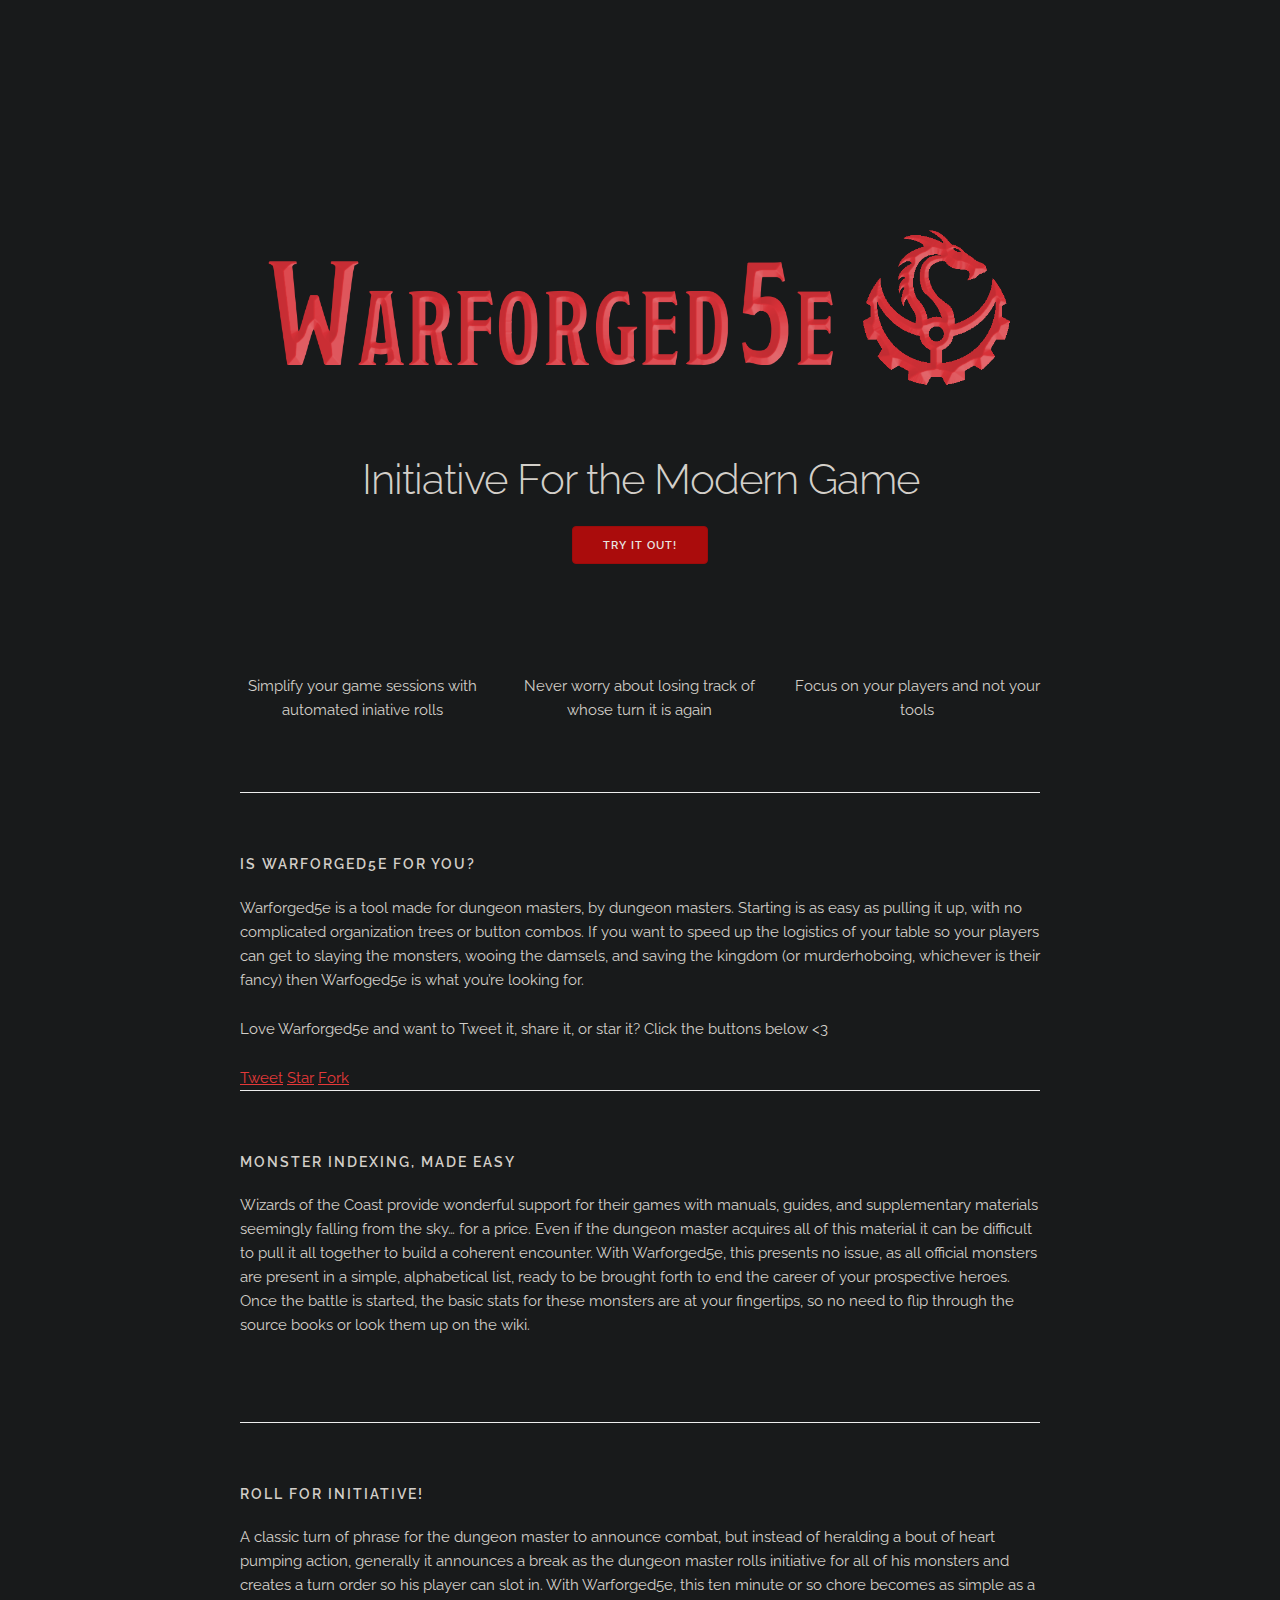
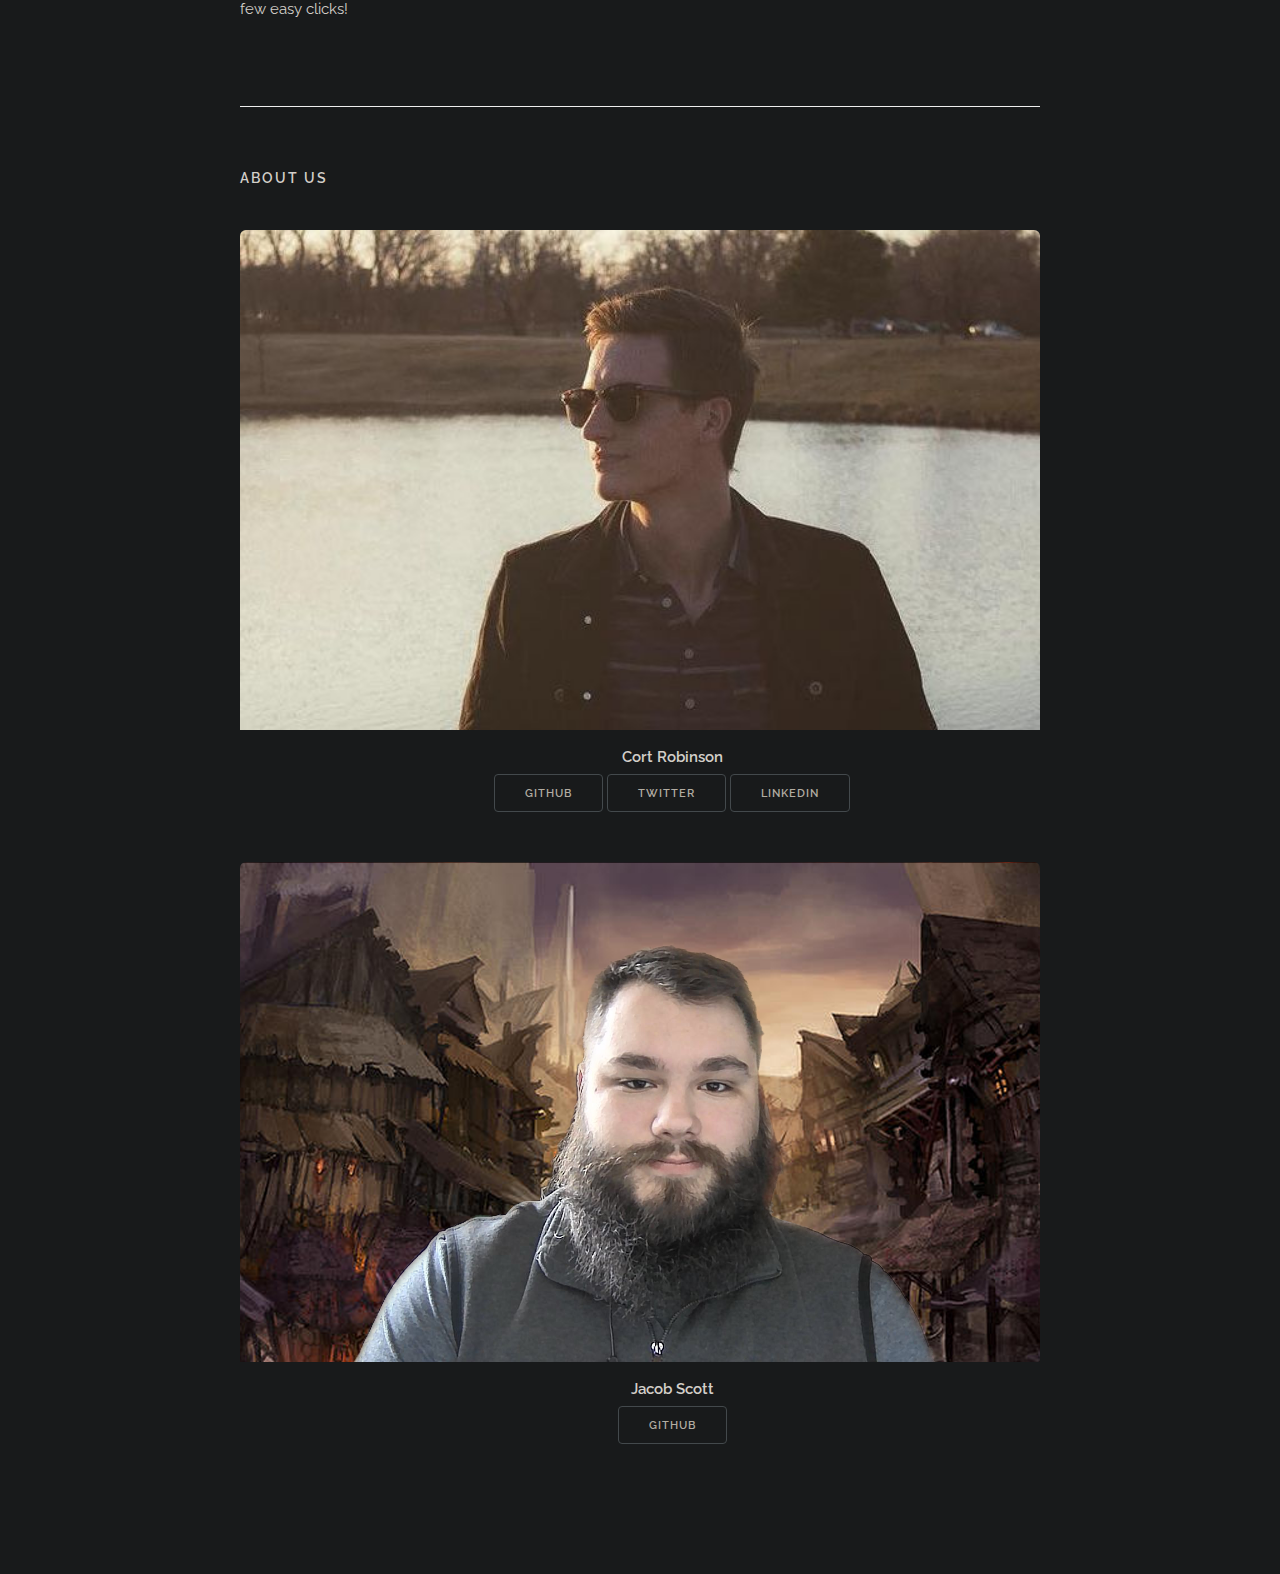
==== commit e68a859c: "finish about page" ====
--- a/about.html
+++ b/about.html
@@ -43,13 +43,13 @@
             <a class="button button-primary" href="https://warforged5e.com">Try it out!</a>
             <div class="value-props row">
                 <div class="four columns value-prop">
-                    Placeholder
+                    Simplify your game sessions with automated iniative rolls
                 </div>
                 <div class="four columns value-prop">
-                    Placeholder
+                    Never worry about losing track of whose turn it is again
                 </div>
                 <div class="four columns value-prop">
-                    Placeholder
+                    Focus on your players and not your tools
                 </div>
             </div>
         </section>
